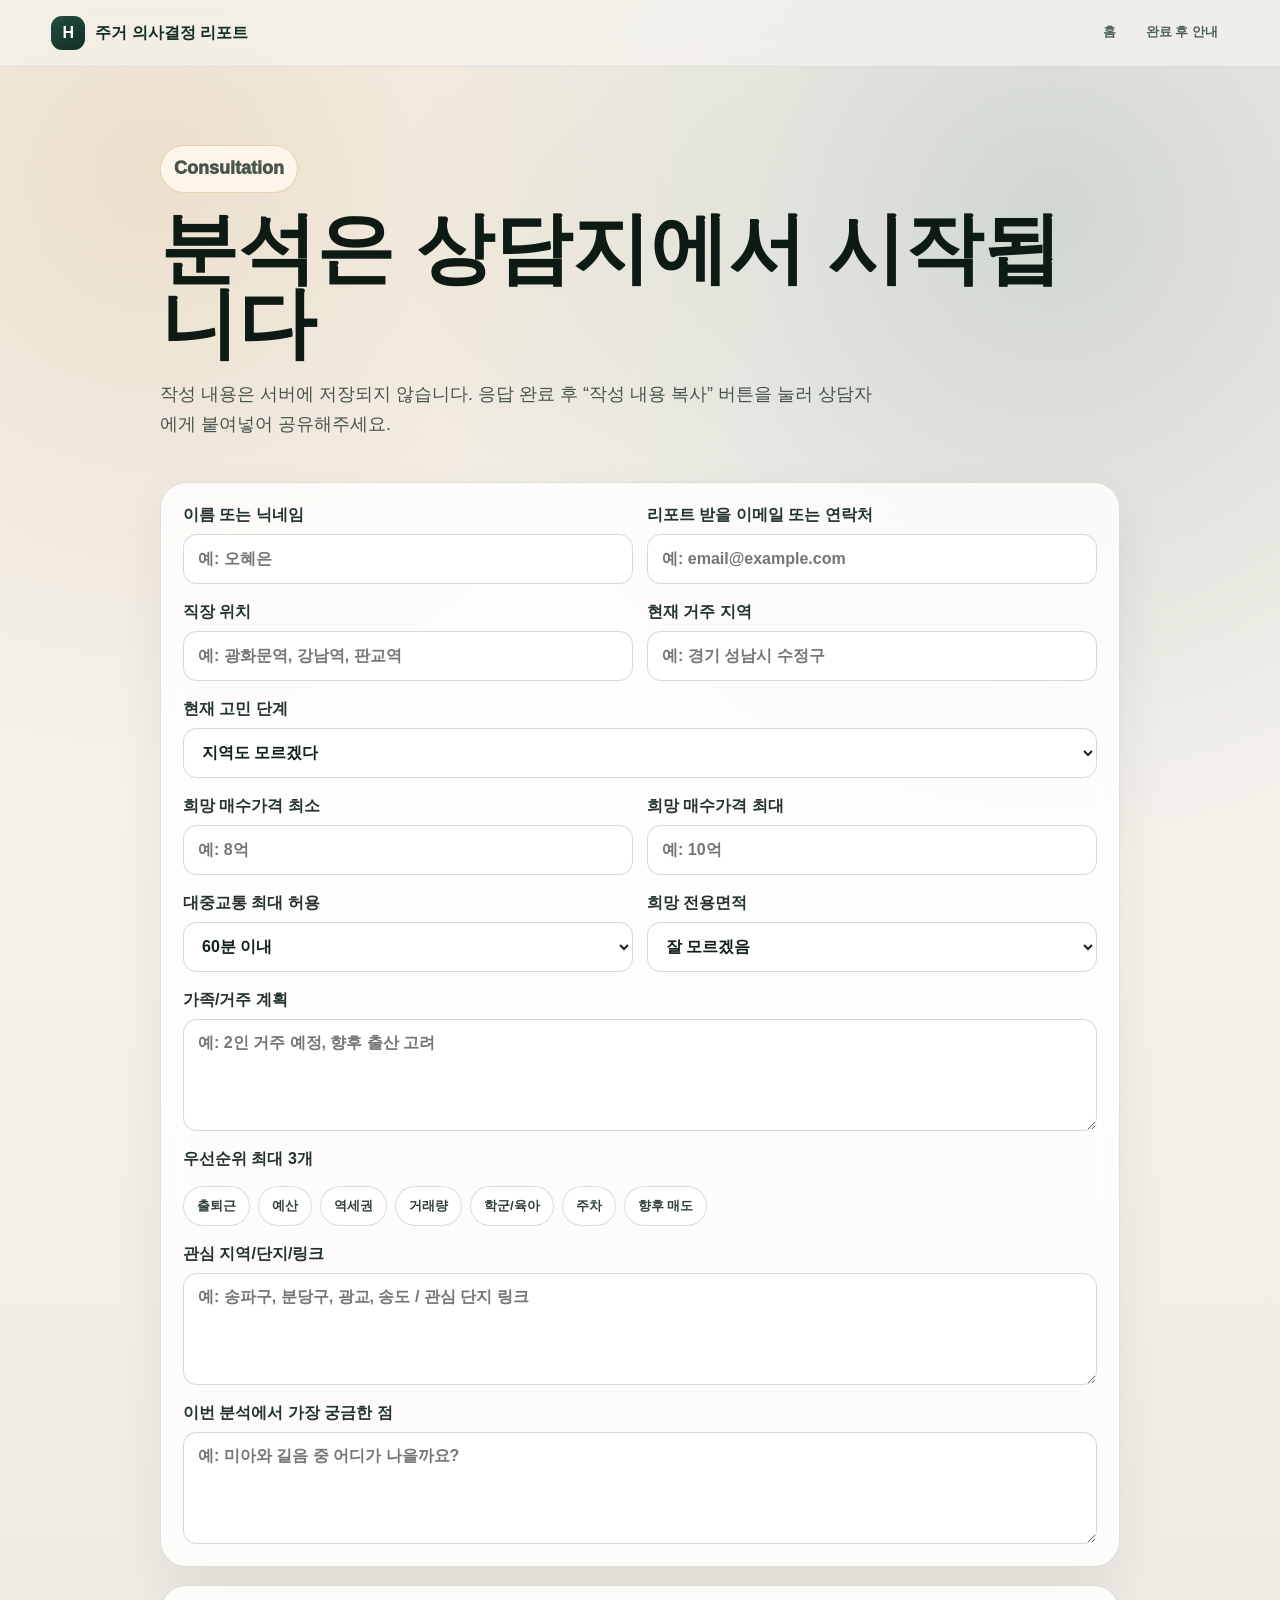
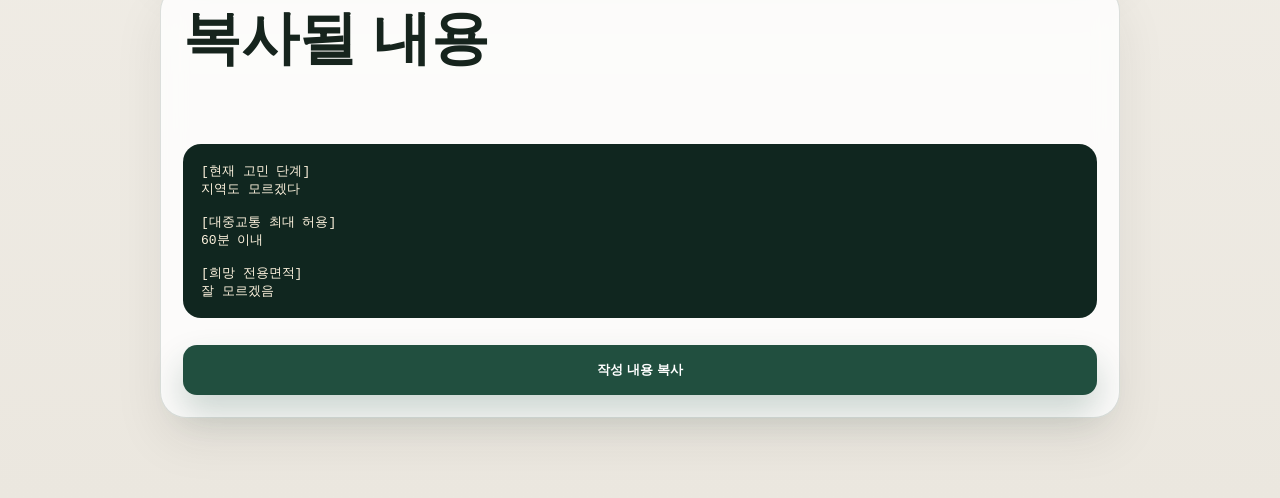
==== consultation.html @ 693ffc80 "Create home decision report landing site" ====
<!doctype html>
<html lang="ko">
<head>
  <meta charset="utf-8">
  <meta name="viewport" content="width=device-width, initial-scale=1">
  <title>상담지 작성 | 주거 의사결정 리포트</title>
  <link rel="icon" href="data:,">
  <link rel="stylesheet" href="styles.css">
</head>
<body>
  <header class="site-nav">
    <a class="brand" href="index.html"><span>H</span><strong>주거 의사결정 리포트</strong></a>
    <nav><a href="index.html">홈</a><a href="complete.html">완료 후 안내</a></nav>
  </header>
  <main class="form-page">
    <section class="form-hero">
      <p class="eyebrow">Consultation</p>
      <h1>분석은 상담지에서 시작됩니다</h1>
      <p>작성 내용은 서버에 저장되지 않습니다. 응답 완료 후 “작성 내용 복사” 버튼을 눌러 상담자에게 붙여넣어 공유해주세요.</p>
    </section>
    <section class="questionnaire">
      <div class="field two">
        <label>이름 또는 닉네임<input id="name" placeholder="예: 오혜은"></label>
        <label>리포트 받을 이메일 또는 연락처<input id="contact" placeholder="예: email@example.com"></label>
      </div>
      <div class="field two">
        <label>직장 위치<input id="workplace" placeholder="예: 광화문역, 강남역, 판교역"></label>
        <label>현재 거주 지역<input id="currentArea" placeholder="예: 경기 성남시 수정구"></label>
      </div>
      <label>현재 고민 단계<select id="stage"><option>지역도 모르겠다</option><option>지역은 정했다</option><option>단지까지 정했다</option></select></label>
      <div class="field two">
        <label>희망 매수가격 최소<input id="budgetMin" placeholder="예: 8억"></label>
        <label>희망 매수가격 최대<input id="budgetMax" placeholder="예: 10억"></label>
      </div>
      <div class="field two">
        <label>대중교통 최대 허용<select id="transit"><option>40분 이내</option><option>50분 이내</option><option selected>60분 이내</option><option>70분 이내</option><option>90분 이내</option></select></label>
        <label>희망 전용면적<select id="area"><option selected>잘 모르겠음</option><option>59㎡ 이하</option><option>59㎡ 전후</option><option>84㎡ 전후</option><option>84㎡ 이상</option></select></label>
      </div>
      <label>가족/거주 계획<textarea id="family" placeholder="예: 2인 거주 예정, 향후 출산 고려"></textarea></label>
      <div>
        <p class="label-text">우선순위 최대 3개</p>
        <div class="pill-grid" id="priorityGrid">
          <button type="button" class="pill">출퇴근</button><button type="button" class="pill">예산</button><button type="button" class="pill">역세권</button><button type="button" class="pill">거래량</button><button type="button" class="pill">학군/육아</button><button type="button" class="pill">주차</button><button type="button" class="pill">향후 매도</button>
        </div>
      </div>
      <label>관심 지역/단지/링크<textarea id="candidates" placeholder="예: 송파구, 분당구, 광교, 송도 / 관심 단지 링크"></textarea></label>
      <label>이번 분석에서 가장 궁금한 점<textarea id="question" placeholder="예: 미아와 길음 중 어디가 나을까요?"></textarea></label>
    </section>
    <section class="summary-panel">
      <h2>복사될 내용</h2>
      <pre id="summary">작성한 내용이 여기에 정리됩니다.</pre>
      <button class="btn primary" type="button" id="copyBtn">작성 내용 복사</button>
      <p class="copy-state" id="copyState" hidden>복사되었습니다. 완료 안내로 이동합니다.</p>
    </section>
  </main>
  <script src="site.js"></script>
</body>
</html>
---- styles.css ----
:root {
  --bg: #f4f1eb;
  --ink: #122018;
  --muted: #647064;
  --green: #214f3f;
  --green-dark: #132c24;
  --gold: #bd9255;
  --line: rgba(31, 53, 43, 0.15);
  --paper: rgba(255, 255, 255, 0.82);
}

* { box-sizing: border-box; }
html { scroll-behavior: smooth; }
body {
  margin: 0;
  background: radial-gradient(circle at 12% 8%, rgba(189,146,85,.22), transparent 28%), radial-gradient(circle at 82% 10%, rgba(33,79,63,.18), transparent 30%), linear-gradient(180deg,#f9f6ef 0%,var(--bg) 45%,#ebe7df 100%);
  color: var(--ink);
  font-family: -apple-system, BlinkMacSystemFont, "Apple SD Gothic Neo", "Noto Sans KR", sans-serif;
  letter-spacing: 0;
}
a { color: inherit; text-decoration: none; }
main { overflow: hidden; }
.site-nav {
  position: sticky;
  top: 0;
  z-index: 50;
  display: flex;
  align-items: center;
  justify-content: space-between;
  gap: 18px;
  border-bottom: 1px solid rgba(31,53,43,.1);
  background: rgba(244,241,235,.76);
  padding: 14px clamp(18px,4vw,56px);
  backdrop-filter: blur(18px);
}
.brand { display: inline-flex; align-items: center; gap: 10px; color: var(--green-dark); font-weight: 900; white-space: nowrap; }
.brand span { display: grid; width: 34px; height: 34px; place-items: center; border-radius: 11px; background: linear-gradient(145deg,var(--green),var(--green-dark)); color: #fff; }
.site-nav nav { display: flex; gap: 8px; overflow-x: auto; padding-bottom: 2px; scrollbar-width: none; white-space: nowrap; }
.site-nav nav::-webkit-scrollbar { display: none; }
.site-nav nav a { border: 1px solid transparent; border-radius: 999px; color: #506258; padding: 8px 10px; font-size: 13px; font-weight: 800; }
.site-nav nav a:hover { border-color: var(--line); background: rgba(255,255,255,.78); color: var(--green-dark); }
.hero {
  display: grid;
  min-height: calc(100vh - 68px);
  grid-template-columns: minmax(0,1fr) minmax(360px,.82fr);
  gap: clamp(26px,5vw,72px);
  align-items: center;
  padding: clamp(48px,9vw,120px) clamp(18px,6vw,86px);
}
.hero-copy { max-width: 760px; }
.eyebrow {
  display: inline-flex;
  margin: 0 0 18px;
  border: 1px solid rgba(189,146,85,.35);
  border-radius: 999px;
  background: rgba(255,248,237,.86);
  color: #76582e;
  padding: 8px 13px;
  font-size: 12px;
  font-weight: 950;
}
h1,h2,h3,p { margin-top: 0; }
h1 { margin-bottom: 20px; color: #0e1a14; font-size: clamp(52px,9vw,118px); line-height: .96; letter-spacing: 0; }
h2 { color: #16241d; font-size: clamp(30px,5vw,58px); line-height: 1.05; }
h3 { color: var(--green-dark); font-size: 21px; }
.hero-lead { max-width: 620px; color: #3d4c43; font-size: clamp(18px,2.2vw,25px); line-height: 1.5; }
.hero-note { width: fit-content; max-width: 620px; margin-top: 24px; border-left: 4px solid var(--gold); border-radius: 0 16px 16px 0; background: rgba(255,255,255,.72); padding: 14px 16px; color: #23352c; font-weight: 900; }
.hero-actions,.final-cta,.cta-row { display: flex; flex-wrap: wrap; gap: 12px; margin-top: 28px; }
.btn { display: inline-flex; min-height: 50px; align-items: center; justify-content: center; border: 0; border-radius: 14px; padding: 13px 18px; font-weight: 950; cursor: pointer; }
.btn.primary { background: var(--green); color: #fff; box-shadow: 0 18px 34px rgba(33,79,63,.22); }
.btn.ghost { border: 1px solid var(--line); background: rgba(255,255,255,.7); color: var(--green-dark); }
.data-orbit { position: relative; min-height: 620px; border-radius: 36px; background: linear-gradient(rgba(255,255,255,.08) 1px,transparent 1px), linear-gradient(90deg,rgba(255,255,255,.08) 1px,transparent 1px), linear-gradient(145deg,#14342a,#2c634f); background-size: 42px 42px,42px 42px,auto; box-shadow: 0 34px 90px rgba(20,52,42,.28); overflow: hidden; }
.data-orbit::after { content: ""; position: absolute; inset: 14%; border-radius: 50%; background: radial-gradient(circle,rgba(255,228,164,.24),transparent 64%); animation: pulse 4s ease-in-out infinite; }
.orbit-ring { position: absolute; inset: 80px; border: 1px solid rgba(255,255,255,.22); border-radius: 50%; animation: rotate 24s linear infinite; }
.orbit-ring::before,.orbit-ring::after { content: ""; position: absolute; inset: 48px; border: 1px dashed rgba(255,255,255,.18); border-radius: 50%; }
.orbit-card { position: absolute; z-index: 2; width: 132px; border: 1px solid rgba(255,255,255,.22); border-radius: 22px; background: rgba(255,255,255,.16); padding: 15px; color: #fff; backdrop-filter: blur(14px); animation: float 4.8s ease-in-out infinite; }
.orbit-card span { display: block; color: rgba(255,255,255,.68); font-size: 12px; font-weight: 800; }
.orbit-card strong { display: block; margin-top: 4px; font-size: 18px; }
.card-1 { left: 10%; top: 16%; } .card-2 { right: 10%; top: 18%; animation-delay: -1s; } .card-3 { left: 7%; bottom: 26%; animation-delay: -2s; } .card-4 { right: 8%; bottom: 22%; animation-delay: -1.5s; } .card-5 { left: 38%; top: 7%; animation-delay: -2.5s; } .card-6 { left: 35%; bottom: 8%; animation-delay: -.7s; }
.orbit-core { position: absolute; z-index: 3; left: 50%; top: 50%; display: grid; width: 168px; height: 168px; place-items: center; transform: translate(-50%,-50%); border: 1px solid rgba(255,255,255,.3); border-radius: 50%; background: linear-gradient(135deg,#f8d794,#fff3cf); color: var(--green-dark); box-shadow: 0 18px 50px rgba(0,0,0,.22); text-align: center; }
.orbit-core span { align-self: end; font-size: 14px; font-weight: 900; }
.orbit-core strong { align-self: start; font-size: 25px; }
.analyst-section,.data-section,.output-section,.process-section { padding: clamp(46px,8vw,100px) clamp(18px,6vw,86px); }
.analyst-section { display: grid; grid-template-columns: .8fr 1.2fr; gap: 24px; }
.profile-card,.statement,.criteria-grid article,.output-item,.process-line article,.summary-panel,.questionnaire,.complete-card { border: 1px solid var(--line); border-radius: 26px; background: var(--paper); box-shadow: 0 22px 50px rgba(32,44,38,.08); backdrop-filter: blur(12px); }
.profile-card { display: flex; align-items: center; gap: 18px; padding: 24px; }
.profile-card img { border: 4px solid #fff; border-radius: 50%; object-fit: cover; object-position: 50% 32%; box-shadow: 0 18px 34px rgba(31,41,51,.18); }
.profile-card h2 { margin-bottom: 8px; font-size: 28px; }
.profile-card p:last-child,.statement p,.criteria-grid p,.process-line p,.complete-card p { color: var(--muted); line-height: 1.7; }
.statement { padding: clamp(26px,4vw,42px); }
.section-heading { display: flex; align-items: end; justify-content: space-between; gap: 24px; margin-bottom: 24px; }
.criteria-grid,.output-grid,.process-line { display: grid; grid-template-columns: repeat(3,minmax(0,1fr)); gap: 16px; }
.criteria-grid article,.process-line article { padding: 24px; }
.criteria-grid span,.process-line span,.next-list span { color: var(--gold); font-weight: 950; }
.output-grid { grid-template-columns: repeat(6,minmax(160px,1fr)); }
.output-item { min-height: 150px; padding: 18px; font-size: 18px; font-weight: 900; }
.output-item span { display: block; margin-bottom: 16px; color: var(--green); }
.process-line { grid-template-columns: repeat(4,minmax(0,1fr)); }
.final-cta { align-items: center; justify-content: space-between; border: 1px solid var(--line); border-radius: 30px; background: #10261f; color: #fff; padding: clamp(24px,4vw,42px); }
.final-cta h2 { margin: 0; color: #fff; }
.form-page,.complete-page { min-height: 100vh; padding-bottom: 80px; }
.form-hero,.complete-card { margin: 0 auto; width: min(960px,calc(100% - 32px)); padding: clamp(34px,8vw,78px) 0 24px; }
.form-hero h1,.complete-card h1 { font-size: clamp(40px,8vw,78px); }
.form-hero p { max-width: 720px; color: #46554d; font-size: 18px; line-height: 1.65; }
.questionnaire { display: grid; gap: 18px; margin: 0 auto; width: min(960px,calc(100% - 32px)); padding: 22px; }
.field.two { display: grid; grid-template-columns: repeat(2,minmax(0,1fr)); gap: 14px; }
label,.label-text { display: grid; gap: 8px; color: #24342c; font-weight: 900; }
input,textarea,select { width: 100%; min-height: 50px; border: 1px solid rgba(31,53,43,.18); border-radius: 14px; background: #fff; color: var(--ink); padding: 13px 14px; font: inherit; }
textarea { min-height: 112px; resize: vertical; }
.pill-grid { display: flex; flex-wrap: wrap; gap: 8px; }
.pill { border: 1px solid rgba(31,53,43,.17); border-radius: 999px; background: #fff; color: #324238; padding: 10px 13px; font-weight: 900; }
.pill.active { border-color: var(--green); background: var(--green); color: #fff; }
.summary-panel { display: grid; gap: 14px; margin: 18px auto 0; width: min(960px,calc(100% - 32px)); padding: 22px; }
pre { overflow: auto; min-height: 160px; border-radius: 18px; background: #10261f; color: #fff4df; padding: 18px; white-space: pre-wrap; }
.copy-state { color: var(--green); font-weight: 900; }
.complete-card { display: grid; gap: 18px; margin-top: clamp(28px,8vw,78px); padding: clamp(28px,5vw,54px); }
.next-list { display: grid; grid-template-columns: repeat(4,minmax(0,1fr)); gap: 12px; }
.next-list div { border: 1px solid rgba(31,53,43,.12); border-radius: 18px; background: rgba(255,255,255,.66); padding: 16px; }
.next-list strong { display: block; margin: 8px 0 6px; }
@keyframes rotate { to { transform: rotate(360deg); } }
@keyframes float { 0%,100% { transform: translateY(0); } 50% { transform: translateY(-14px); } }
@keyframes pulse { 0%,100% { opacity: .72; transform: scale(.96); } 50% { opacity: 1; transform: scale(1.06); } }
@media (max-width: 980px) {
  .site-nav { align-items: flex-start; flex-direction: column; }
  .site-nav nav { width: 100%; }
  .hero,.analyst-section { grid-template-columns: 1fr; }
  .data-orbit { min-height: 520px; }
  .criteria-grid,.process-line,.next-list { grid-template-columns: repeat(2,minmax(0,1fr)); }
  .output-grid { grid-template-columns: repeat(2,minmax(0,1fr)); }
}
@media (max-width: 640px) {
  .hero { padding-top: 36px; }
  h1 { font-size: clamp(44px,16vw,72px); }
  .data-orbit { min-height: 420px; border-radius: 24px; }
  .orbit-card { width: 112px; padding: 12px; }
  .card-5,.card-6 { display: none; }
  .orbit-core { width: 136px; height: 136px; }
  .field.two,.criteria-grid,.process-line,.output-grid,.next-list { grid-template-columns: 1fr; }
  .profile-card { align-items: flex-start; flex-direction: column; }
}
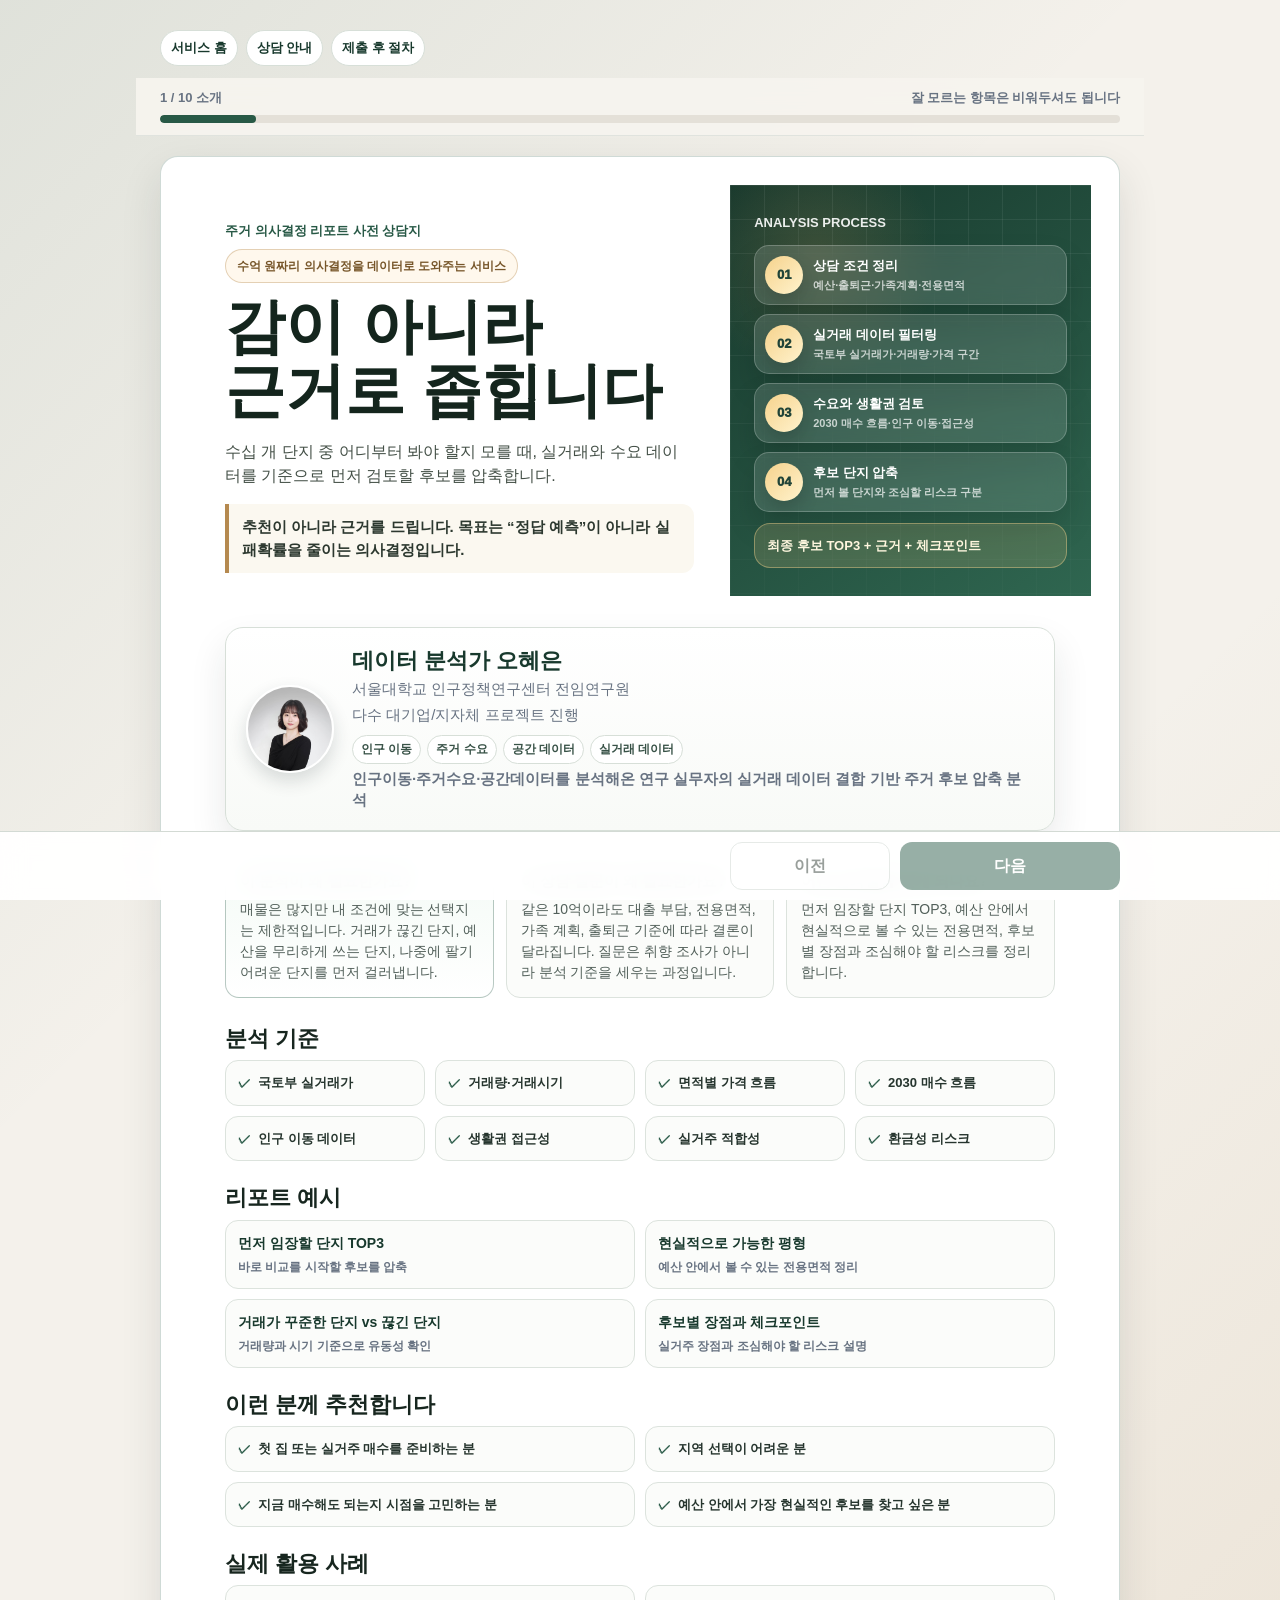
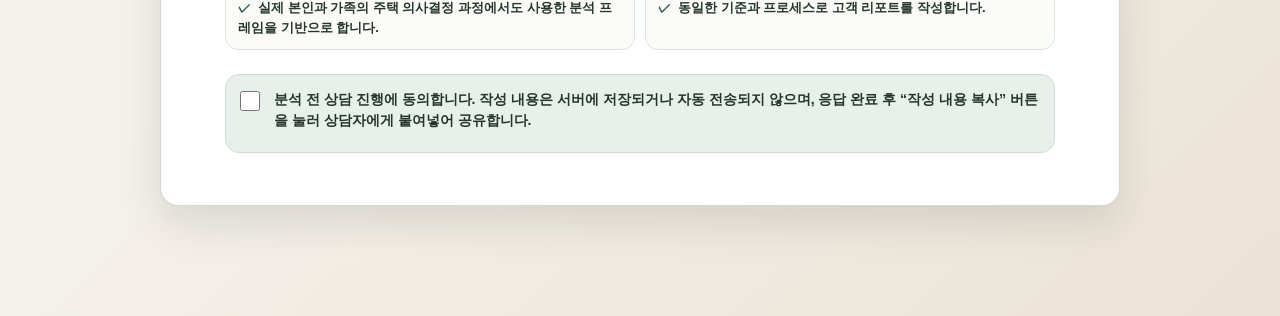
==== commit a99c1b92: "Refine premium homepage and restore full consultation" ====
--- a/consultation.html
+++ b/consultation.html
@@ -3,56 +3,1898 @@
 <head>
   <meta charset="utf-8">
   <meta name="viewport" content="width=device-width, initial-scale=1">
-  <title>상담지 작성 | 주거 의사결정 리포트</title>
+  <title>주거 의사결정 리포트 사전 상담지</title>
   <link rel="icon" href="data:,">
-  <link rel="stylesheet" href="styles.css">
+  <style>
+    :root {
+      --bg: #f4f1eb;
+      --panel: #ffffff;
+      --ink: #1f2933;
+      --muted: #687382;
+      --line: #d9ded8;
+      --strong: #285946;
+      --strong-2: #18392d;
+      --accent: #b5894f;
+      --soft: #e8f0eb;
+      --warn: #8a4b24;
+      --warn-bg: #fff1df;
+      --shadow: 0 18px 40px rgba(32, 44, 38, 0.12);
+      --radius: 14px;
+    }
+
+    * {
+      box-sizing: border-box;
+    }
+
+    body {
+      margin: 0;
+      background:
+        linear-gradient(135deg, rgba(40, 89, 70, 0.10), transparent 36%),
+        linear-gradient(315deg, rgba(181, 137, 79, 0.14), transparent 42%),
+        var(--bg);
+      color: var(--ink);
+      font-family: -apple-system, BlinkMacSystemFont, "Segoe UI", "Apple SD Gothic Neo", "Noto Sans KR", sans-serif;
+      line-height: 1.5;
+      letter-spacing: 0;
+    }
+
+    button,
+    input,
+    select,
+    textarea {
+      font: inherit;
+    }
+
+    .page {
+      min-height: 100vh;
+      padding: 18px 14px 96px;
+    }
+
+    .shell {
+      width: min(960px, 100%);
+      margin: 0 auto;
+    }
+
+    .intro {
+      padding: 22px 2px 18px;
+    }
+
+    .eyebrow {
+      margin: 0 0 8px;
+      color: var(--strong);
+      font-size: 13px;
+      font-weight: 800;
+    }
+
+    h1 {
+      margin: 0;
+      font-size: clamp(26px, 7vw, 42px);
+      line-height: 1.12;
+      letter-spacing: 0;
+    }
+
+    .lead {
+      max-width: 680px;
+      margin: 14px 0 0;
+      color: #46515f;
+      font-size: 16px;
+    }
+
+    .status {
+      position: sticky;
+      top: 0;
+      z-index: 20;
+      margin: 0 -14px 14px;
+      padding: 10px 14px 12px;
+      background: rgba(246, 244, 239, 0.94);
+      backdrop-filter: blur(12px);
+      border-bottom: 1px solid rgba(217, 222, 216, 0.75);
+    }
+
+    .service-return {
+      display: flex;
+      flex-wrap: wrap;
+      gap: 8px;
+      margin: 0 0 12px;
+      color: var(--muted);
+      font-size: 13px;
+      font-weight: 800;
+    }
+
+    .service-return a {
+      border: 1px solid #d7dfd8;
+      border-radius: 999px;
+      background: #fff;
+      color: var(--strong-2);
+      padding: 7px 10px;
+      text-decoration: none;
+    }
+
+    .status-inner {
+      width: min(960px, 100%);
+      margin: 0 auto;
+    }
+
+    .step-row {
+      display: flex;
+      align-items: center;
+      justify-content: space-between;
+      gap: 12px;
+      margin-bottom: 8px;
+      color: var(--muted);
+      font-size: 13px;
+      font-weight: 700;
+    }
+
+    .bar {
+      height: 8px;
+      overflow: hidden;
+      border-radius: 999px;
+      background: #e4e0d8;
+    }
+
+    .bar span {
+      display: block;
+      width: 14.285%;
+      height: 100%;
+      border-radius: inherit;
+      background: var(--strong);
+      transition: width 180ms ease;
+    }
+
+    .card {
+      display: none;
+      background: var(--panel);
+      border: 1px solid var(--line);
+      border-radius: 18px;
+      box-shadow: var(--shadow);
+      padding: 20px;
+    }
+
+    .card.active {
+      display: block;
+    }
+
+    .card h2 {
+      margin: 0 0 8px;
+      font-size: 22px;
+      line-height: 1.2;
+      letter-spacing: 0;
+    }
+
+    .intro-card {
+      overflow: hidden;
+      padding: 0;
+      border-color: rgba(40, 89, 70, 0.22);
+    }
+
+    .hero-grid {
+      display: grid;
+      gap: 0;
+      align-items: start;
+    }
+
+    .hero-copy {
+      padding: 24px;
+    }
+
+    .hero-kicker {
+      display: inline-flex;
+      align-items: center;
+      gap: 8px;
+      margin-bottom: 12px;
+      border: 1px solid rgba(181, 137, 79, 0.36);
+      border-radius: 999px;
+      background: #fff8ed;
+      color: #77562a;
+      padding: 7px 11px;
+      font-size: 12px;
+      font-weight: 900;
+    }
+
+    .hero-title {
+      margin: 0;
+      max-width: 660px;
+      font-size: clamp(34px, 9vw, 60px);
+      line-height: 1.08;
+      color: #14251d;
+    }
+
+    .hero-title .line {
+      display: block;
+      white-space: nowrap;
+    }
+
+    .hero-subtitle {
+      margin: 16px 0 0;
+      color: #445047;
+      font-size: 16px;
+    }
+
+    .hero-promise {
+      margin: 16px 0 0;
+      border-left: 4px solid var(--accent);
+      background: #fbf8f0;
+      color: #2c382f;
+      padding: 12px 13px;
+      border-radius: 0 12px 12px 0;
+      font-size: 15px;
+      font-weight: 800;
+    }
+
+    .analyst {
+      display: grid;
+      grid-template-columns: 88px 1fr;
+      align-items: center;
+      gap: 18px;
+      margin: 18px 24px 24px;
+      padding: 20px;
+      border: 1px solid #d7dfd8;
+      border-radius: 18px;
+      background: linear-gradient(180deg, #ffffff, #f8faf7);
+      box-shadow: 0 18px 36px rgba(32, 44, 38, 0.10);
+    }
+
+    .analyst img {
+      width: 88px;
+      height: 88px;
+      border-radius: 50%;
+      object-fit: cover;
+      object-position: 50% 32%;
+      border: 2px solid #fff;
+      box-shadow: 0 8px 18px rgba(31, 41, 51, 0.16);
+    }
+
+    .analyst strong {
+      display: block;
+      color: var(--strong-2);
+      font-size: 22px;
+      line-height: 1.18;
+    }
+
+    .analyst span {
+      display: block;
+      margin-top: 5px;
+      color: var(--muted);
+      font-size: 15px;
+      line-height: 1.38;
+    }
+
+    .expertise-tags {
+      display: flex;
+      flex-wrap: wrap;
+      gap: 6px;
+      margin-top: 10px;
+    }
+
+    .expertise-tags span {
+      display: inline-flex;
+      margin: 0;
+      border: 1px solid #d7dfd8;
+      border-radius: 999px;
+      background: #fff;
+      color: #385247;
+      padding: 5px 8px;
+      font-size: 12px;
+      font-weight: 850;
+    }
+
+    .analyst-focus {
+      display: block;
+      margin-top: 12px;
+      color: var(--strong-2);
+      font-size: 15px;
+      font-weight: 900;
+      line-height: 1.45;
+    }
+
+    .analysis-visual {
+      position: relative;
+      min-height: 0;
+      padding: 18px;
+      background:
+        radial-gradient(circle at 24% 18%, rgba(181, 137, 79, 0.22), transparent 28%),
+        linear-gradient(145deg, #18392d, #2f6650);
+      color: #fff;
+      overflow: hidden;
+      align-self: start;
+    }
+
+    .analysis-visual::before {
+      content: "";
+      position: absolute;
+      inset: 0;
+      background-image:
+        linear-gradient(rgba(255, 255, 255, 0.08) 1px, transparent 1px),
+        linear-gradient(90deg, rgba(255, 255, 255, 0.08) 1px, transparent 1px);
+      background-size: 34px 34px;
+      mask-image: linear-gradient(180deg, rgba(0,0,0,0.9), rgba(0,0,0,0.25));
+    }
+
+    .flow-title {
+      position: relative;
+      z-index: 1;
+      margin-bottom: 12px;
+      color: rgba(255, 255, 255, 0.9);
+      font-size: 13px;
+      font-weight: 900;
+      text-transform: uppercase;
+    }
+
+    .flow-map {
+      position: relative;
+      z-index: 1;
+      display: grid;
+      gap: 9px;
+    }
+
+    .flow-node {
+      position: relative;
+      display: grid;
+      grid-template-columns: 38px 1fr;
+      gap: 10px;
+      align-items: center;
+      border: 1px solid rgba(255, 255, 255, 0.22);
+      border-radius: 15px;
+      background: rgba(255, 255, 255, 0.13);
+      backdrop-filter: blur(10px);
+      padding: 10px;
+      box-shadow: 0 16px 30px rgba(0, 0, 0, 0.13);
+    }
+
+    .flow-index {
+      width: 38px;
+      height: 38px;
+      border-radius: 50%;
+      background: linear-gradient(135deg, #f6d28c, #fff3cd);
+      color: #214438;
+      font-size: 13px;
+      font-weight: 950;
+      line-height: 38px;
+      text-align: center;
+      box-shadow: 0 8px 18px rgba(0, 0, 0, 0.16);
+    }
+
+    .flow-node strong {
+      display: block;
+      color: #fff;
+      font-size: 13px;
+    }
+
+    .flow-node span {
+      display: block;
+      margin-top: 2px;
+      color: rgba(255, 255, 255, 0.72);
+      font-size: 11px;
+      font-weight: 700;
+    }
+
+    .flow-output {
+      position: relative;
+      z-index: 1;
+      margin-top: 11px;
+      border: 1px solid rgba(246, 210, 140, 0.42);
+      border-radius: 16px;
+      background: rgba(246, 210, 140, 0.16);
+      color: #fff7df;
+      padding: 12px;
+      font-size: 13px;
+      font-weight: 900;
+    }
+
+    .intro-panels {
+      display: grid;
+      gap: 12px;
+      padding: 0 24px 24px;
+    }
+
+    .intro-panel {
+      border: 1px solid #dce3dd;
+      border-radius: 14px;
+      background: #fbfcfa;
+      padding: 14px;
+    }
+
+    .intro-panel.featured {
+      border-color: rgba(40, 89, 70, 0.32);
+      background: linear-gradient(180deg, #f3faf5, #ffffff);
+    }
+
+    .intro-panel strong {
+      display: block;
+      margin-bottom: 6px;
+      color: var(--strong-2);
+      font-size: 15px;
+    }
+
+    .intro-panel p {
+      margin: 0;
+      color: #52605a;
+      font-size: 14px;
+    }
+
+    .proof-section {
+      padding: 0 24px 24px;
+    }
+
+    .section-title {
+      margin: 0 0 10px;
+      color: #17261f;
+      font-size: 15px;
+      font-weight: 950;
+    }
+
+    .source-grid,
+    .deliverable-grid,
+    .fit-grid {
+      display: grid;
+      grid-template-columns: 1fr;
+      gap: 10px;
+    }
+
+    .source-chip,
+    .deliverable-item,
+    .fit-item {
+      border: 1px solid #dce3dd;
+      border-radius: 13px;
+      background: #fbfcfa;
+      padding: 12px;
+      color: #26352e;
+      font-size: 13px;
+      font-weight: 800;
+    }
+
+    .source-chip::before,
+    .fit-item::before {
+      content: "✓";
+      display: inline-block;
+      margin-right: 7px;
+      color: var(--strong);
+      font-weight: 950;
+    }
+
+    .deliverable-item strong {
+      display: block;
+      margin-bottom: 4px;
+      color: var(--strong-2);
+      font-size: 14px;
+    }
+
+    .deliverable-item span {
+      display: block;
+      color: var(--muted);
+      font-size: 12px;
+      font-weight: 700;
+    }
+
+    .process {
+      display: grid;
+      gap: 8px;
+    }
+
+    .process-step {
+      display: grid;
+      grid-template-columns: 34px 1fr;
+      align-items: center;
+      gap: 10px;
+      border: 1px solid #dce3dd;
+      border-radius: 14px;
+      background: #fff;
+      padding: 10px;
+    }
+
+    .process-step b {
+      width: 34px;
+      height: 34px;
+      border-radius: 50%;
+      background: var(--strong);
+      color: #fff;
+      line-height: 34px;
+      text-align: center;
+      font-size: 13px;
+    }
+
+    .process-step span {
+      color: #2f3b34;
+      font-weight: 850;
+      font-size: 13px;
+    }
+
+    .consent-box {
+      margin: 0 24px 24px;
+      border: 1px solid #d2dcd5;
+      border-radius: 14px;
+      background: var(--soft);
+      padding: 14px;
+    }
+
+    .consent-row {
+      display: grid;
+      grid-template-columns: 24px 1fr;
+      gap: 10px;
+      align-items: start;
+      cursor: pointer;
+      font-weight: 800;
+      color: #25342d;
+    }
+
+    .consent-row input {
+      width: 20px;
+      height: 20px;
+      margin: 2px 0 0;
+      accent-color: var(--strong);
+    }
+
+    .section-note {
+      margin: 0 0 20px;
+      color: var(--muted);
+      font-size: 14px;
+    }
+
+    .grid {
+      display: grid;
+      gap: 14px;
+    }
+
+    .grid.two {
+      grid-template-columns: 1fr;
+    }
+
+    label,
+    .field-label {
+      display: block;
+      margin-bottom: 7px;
+      font-size: 14px;
+      font-weight: 800;
+      color: #24312b;
+    }
+
+    .hint {
+      margin: 7px 0 0;
+      color: var(--muted);
+      font-size: 12px;
+    }
+
+    input[type="text"],
+    input[type="email"],
+    input[type="tel"],
+    input[type="number"],
+    select,
+    textarea {
+      width: 100%;
+      min-height: 48px;
+      border: 1px solid #cfd6d0;
+      border-radius: 10px;
+      background: #fff;
+      color: var(--ink);
+      padding: 11px 12px;
+      outline: none;
+    }
+
+    textarea {
+      min-height: 112px;
+      resize: vertical;
+    }
+
+    input:focus,
+    select:focus,
+    textarea:focus {
+      border-color: var(--strong);
+      box-shadow: 0 0 0 3px rgba(49, 92, 75, 0.16);
+    }
+
+    details {
+      margin-top: 8px;
+      border: 1px solid #dde4dd;
+      border-radius: 10px;
+      background: #fbfcfa;
+      padding: 10px 12px;
+      color: var(--muted);
+      font-size: 13px;
+    }
+
+    summary {
+      cursor: pointer;
+      color: var(--strong);
+      font-weight: 800;
+    }
+
+    .money-row {
+      display: grid;
+      grid-template-columns: 1fr auto;
+      align-items: center;
+      gap: 8px;
+    }
+
+    .unit {
+      min-width: 42px;
+      color: var(--muted);
+      font-weight: 800;
+      text-align: right;
+    }
+
+    .total-box {
+      border: 1px solid #d6dfd8;
+      border-radius: 12px;
+      background: var(--soft);
+      padding: 14px;
+    }
+
+    .total-box span {
+      display: block;
+      color: var(--muted);
+      font-size: 13px;
+      font-weight: 800;
+    }
+
+    .total-box strong {
+      display: block;
+      margin-top: 4px;
+      color: var(--strong-2);
+      font-size: 26px;
+      letter-spacing: 0;
+    }
+
+    .choice-grid {
+      display: grid;
+      grid-template-columns: 1fr;
+      gap: 10px;
+    }
+
+    .choice-grid.two {
+      grid-template-columns: repeat(2, minmax(0, 1fr));
+    }
+
+    .choice {
+      min-height: 48px;
+      border: 1px solid #ccd5ce;
+      border-radius: 12px;
+      background: #fff;
+      color: #26332d;
+      padding: 11px 12px;
+      text-align: left;
+      cursor: pointer;
+    }
+
+    .choice strong {
+      display: block;
+      font-size: 15px;
+    }
+
+    .choice span {
+      display: block;
+      margin-top: 3px;
+      color: var(--muted);
+      font-size: 12px;
+    }
+
+    .choice.selected {
+      border-color: var(--strong);
+      background: var(--soft);
+      box-shadow: 0 0 0 2px rgba(49, 92, 75, 0.12) inset;
+    }
+
+    .slider-block {
+      padding: 14px;
+      border: 1px solid #dce2dc;
+      border-radius: 12px;
+      background: #fbfcfa;
+    }
+
+    .slider-head {
+      display: flex;
+      align-items: baseline;
+      justify-content: space-between;
+      gap: 12px;
+      margin-bottom: 10px;
+    }
+
+    .slider-head strong {
+      font-size: 14px;
+    }
+
+    .slider-value {
+      color: var(--strong-2);
+      font-size: 20px;
+      font-weight: 900;
+      white-space: nowrap;
+    }
+
+    input[type="range"] {
+      width: 100%;
+      accent-color: var(--strong);
+    }
+
+    .conditional {
+      display: none;
+      margin-top: 14px;
+      padding-top: 14px;
+      border-top: 1px solid var(--line);
+    }
+
+    .conditional.show {
+      display: block;
+    }
+
+    .priority-grid {
+      display: grid;
+      grid-template-columns: 1fr;
+      gap: 10px;
+    }
+
+    .priority {
+      position: relative;
+      min-height: 48px;
+      border: 1px solid #ccd5ce;
+      border-radius: 12px;
+      background: #fff;
+      color: #26332d;
+      padding: 12px 44px 12px 12px;
+      text-align: left;
+      cursor: pointer;
+    }
+
+    .priority .rank {
+      position: absolute;
+      top: 50%;
+      right: 10px;
+      width: 28px;
+      height: 28px;
+      transform: translateY(-50%);
+      border-radius: 50%;
+      background: #edf1ed;
+      color: var(--muted);
+      font-size: 13px;
+      font-weight: 900;
+      line-height: 28px;
+      text-align: center;
+    }
+
+    .priority.selected {
+      border-color: var(--strong);
+      background: var(--soft);
+    }
+
+    .priority.selected .rank {
+      background: var(--strong);
+      color: #fff;
+    }
+
+    .selected-list {
+      margin: 14px 0 0;
+      padding: 12px;
+      border-radius: 12px;
+      background: #f5f8f5;
+      color: var(--muted);
+      font-size: 13px;
+    }
+
+    .actions {
+      position: fixed;
+      right: 0;
+      bottom: 0;
+      left: 0;
+      z-index: 30;
+      border-top: 1px solid rgba(209, 216, 210, 0.95);
+      background: rgba(255, 255, 255, 0.95);
+      backdrop-filter: blur(12px);
+      padding: 10px 14px max(10px, env(safe-area-inset-bottom));
+    }
+
+    .actions-inner {
+      display: grid;
+      grid-template-columns: 0.9fr 1.3fr;
+      gap: 10px;
+      width: min(960px, 100%);
+      margin: 0 auto;
+    }
+
+    .btn {
+      min-height: 48px;
+      border: 0;
+      border-radius: 12px;
+      padding: 11px 14px;
+      font-weight: 900;
+      cursor: pointer;
+    }
+
+    .btn.secondary {
+      border: 1px solid #cbd4ce;
+      background: #fff;
+      color: #2b3830;
+    }
+
+    .btn.primary {
+      background: var(--strong);
+      color: #fff;
+    }
+
+    .btn.primary:hover {
+      background: var(--strong-2);
+    }
+
+    a.btn {
+      display: inline-flex;
+      align-items: center;
+      justify-content: center;
+      text-decoration: none;
+    }
+
+    .btn:disabled {
+      cursor: not-allowed;
+      opacity: 0.48;
+    }
+
+    .summary-box {
+      display: grid;
+      gap: 10px;
+    }
+
+    .summary-item {
+      border: 1px solid #dce2dc;
+      border-radius: 12px;
+      background: #fbfcfa;
+      padding: 12px;
+    }
+
+    .summary-item strong {
+      display: block;
+      margin-bottom: 4px;
+      color: var(--strong-2);
+      font-size: 13px;
+    }
+
+    .summary-item p {
+      margin: 0;
+      color: #354238;
+      font-size: 14px;
+      white-space: pre-wrap;
+    }
+
+    .notice {
+      margin-top: 16px;
+      border: 1px solid #f0d4b8;
+      border-radius: 12px;
+      background: var(--warn-bg);
+      color: var(--warn);
+      padding: 13px;
+      font-size: 13px;
+    }
+
+    .service-box {
+      margin-top: 18px;
+      border: 1px solid #cfdcd3;
+      border-radius: var(--radius);
+      background: #ffffff;
+      padding: 16px;
+      box-shadow: 0 10px 28px rgba(32, 44, 38, 0.08);
+    }
+
+    .service-box strong {
+      display: block;
+      margin-bottom: 8px;
+      color: var(--strong-2);
+      font-size: 16px;
+    }
+
+    .service-box p {
+      margin: 0;
+      color: #4d5964;
+      font-size: 14px;
+    }
+
+    .toast {
+      display: none;
+      position: fixed;
+      left: 50%;
+      bottom: 78px;
+      z-index: 50;
+      width: calc(100% - 28px);
+      max-width: 420px;
+      transform: translateX(-50%);
+      border-radius: 12px;
+      background: #1f2933;
+      color: #fff;
+      padding: 12px 14px;
+      text-align: center;
+      box-shadow: var(--shadow);
+    }
+
+    .toast.show {
+      display: block;
+    }
+
+    @media (min-width: 720px) {
+      .page {
+        padding: 30px 24px 110px;
+      }
+
+      .status {
+        margin: 0 -24px 20px;
+        padding-right: 24px;
+        padding-left: 24px;
+      }
+
+      .intro {
+        padding-top: 36px;
+      }
+
+      .card {
+        padding: 28px;
+      }
+
+      .grid.two {
+        grid-template-columns: repeat(2, minmax(0, 1fr));
+      }
+
+      .choice-grid {
+        grid-template-columns: repeat(3, minmax(0, 1fr));
+      }
+
+      .choice-grid.two {
+        grid-template-columns: repeat(3, minmax(0, 1fr));
+      }
+
+      .priority-grid {
+        grid-template-columns: repeat(2, minmax(0, 1fr));
+      }
+
+      .actions-inner {
+        grid-template-columns: 160px 220px;
+        justify-content: end;
+      }
+
+      .hero-grid {
+        grid-template-columns: minmax(0, 1.08fr) minmax(300px, 0.72fr);
+        align-items: start;
+      }
+
+      .hero-copy {
+        padding: 36px;
+      }
+
+      .analysis-visual {
+        min-height: 0;
+        padding: 28px 24px;
+        align-self: start;
+      }
+
+      .analyst {
+        margin-right: 36px;
+        margin-left: 36px;
+      }
+
+      .intro-panels {
+        grid-template-columns: repeat(3, minmax(0, 1fr));
+        padding: 0 36px 28px;
+      }
+
+      .proof-section {
+        padding-right: 36px;
+        padding-left: 36px;
+      }
+
+      .source-grid {
+        grid-template-columns: repeat(4, minmax(0, 1fr));
+      }
+
+      .deliverable-grid {
+        grid-template-columns: repeat(2, minmax(0, 1fr));
+      }
+
+      .fit-grid {
+        grid-template-columns: repeat(2, minmax(0, 1fr));
+      }
+
+      .process {
+        grid-template-columns: repeat(5, minmax(0, 1fr));
+      }
+
+      .process-step {
+        grid-template-columns: 1fr;
+        justify-items: center;
+        text-align: center;
+      }
+
+      .consent-box {
+        margin-right: 36px;
+        margin-left: 36px;
+      }
+    }
+
+    @media (max-width: 390px) {
+      .hero-title {
+        font-size: 31px;
+      }
+
+      .hero-title .line {
+        white-space: normal;
+      }
+
+      .analyst {
+        grid-template-columns: 64px 1fr;
+        align-items: flex-start;
+        padding: 14px;
+        gap: 12px;
+      }
+
+      .analyst img {
+        width: 64px;
+        height: 64px;
+      }
+
+      .analyst strong {
+        font-size: 18px;
+      }
+
+      .analyst span {
+        font-size: 13px;
+      }
+    }
+  </style>
 </head>
 <body>
-  <header class="site-nav">
-    <a class="brand" href="index.html"><span>H</span><strong>주거 의사결정 리포트</strong></a>
-    <nav><a href="index.html">홈</a><a href="complete.html">완료 후 안내</a></nav>
-  </header>
-  <main class="form-page">
-    <section class="form-hero">
-      <p class="eyebrow">Consultation</p>
-      <h1>분석은 상담지에서 시작됩니다</h1>
-      <p>작성 내용은 서버에 저장되지 않습니다. 응답 완료 후 “작성 내용 복사” 버튼을 눌러 상담자에게 붙여넣어 공유해주세요.</p>
-    </section>
-    <section class="questionnaire">
-      <div class="field two">
-        <label>이름 또는 닉네임<input id="name" placeholder="예: 오혜은"></label>
-        <label>리포트 받을 이메일 또는 연락처<input id="contact" placeholder="예: email@example.com"></label>
-      </div>
-      <div class="field two">
-        <label>직장 위치<input id="workplace" placeholder="예: 광화문역, 강남역, 판교역"></label>
-        <label>현재 거주 지역<input id="currentArea" placeholder="예: 경기 성남시 수정구"></label>
-      </div>
-      <label>현재 고민 단계<select id="stage"><option>지역도 모르겠다</option><option>지역은 정했다</option><option>단지까지 정했다</option></select></label>
-      <div class="field two">
-        <label>희망 매수가격 최소<input id="budgetMin" placeholder="예: 8억"></label>
-        <label>희망 매수가격 최대<input id="budgetMax" placeholder="예: 10억"></label>
-      </div>
-      <div class="field two">
-        <label>대중교통 최대 허용<select id="transit"><option>40분 이내</option><option>50분 이내</option><option selected>60분 이내</option><option>70분 이내</option><option>90분 이내</option></select></label>
-        <label>희망 전용면적<select id="area"><option selected>잘 모르겠음</option><option>59㎡ 이하</option><option>59㎡ 전후</option><option>84㎡ 전후</option><option>84㎡ 이상</option></select></label>
-      </div>
-      <label>가족/거주 계획<textarea id="family" placeholder="예: 2인 거주 예정, 향후 출산 고려"></textarea></label>
-      <div>
-        <p class="label-text">우선순위 최대 3개</p>
-        <div class="pill-grid" id="priorityGrid">
-          <button type="button" class="pill">출퇴근</button><button type="button" class="pill">예산</button><button type="button" class="pill">역세권</button><button type="button" class="pill">거래량</button><button type="button" class="pill">학군/육아</button><button type="button" class="pill">주차</button><button type="button" class="pill">향후 매도</button>
+  <main class="page">
+    <div class="shell">
+      <nav class="service-return" aria-label="서비스 메뉴">
+        <a href="index.html">서비스 홈</a>
+        <a href="consultation.html">상담 안내</a>
+        <a href="complete.html">제출 후 절차</a>
+      </nav>
+
+      <div class="status" aria-live="polite">
+        <div class="status-inner">
+          <div class="step-row">
+            <span id="stepLabel">1 / 8 소개</span>
+            <span id="stepHint">잘 모르는 항목은 비워두셔도 됩니다</span>
+          </div>
+          <div class="bar" aria-hidden="true"><span id="progressBar"></span></div>
         </div>
       </div>
-      <label>관심 지역/단지/링크<textarea id="candidates" placeholder="예: 송파구, 분당구, 광교, 송도 / 관심 단지 링크"></textarea></label>
-      <label>이번 분석에서 가장 궁금한 점<textarea id="question" placeholder="예: 미아와 길음 중 어디가 나을까요?"></textarea></label>
-    </section>
-    <section class="summary-panel">
-      <h2>복사될 내용</h2>
-      <pre id="summary">작성한 내용이 여기에 정리됩니다.</pre>
-      <button class="btn primary" type="button" id="copyBtn">작성 내용 복사</button>
-      <p class="copy-state" id="copyState" hidden>복사되었습니다. 완료 안내로 이동합니다.</p>
-    </section>
+
+      <form id="consultForm">
+        <section class="card intro-card active" data-step="소개">
+          <div class="hero-grid">
+            <div class="hero-copy">
+              <p class="eyebrow">주거 의사결정 리포트 사전 상담지</p>
+              <div class="hero-kicker">수억 원짜리 의사결정을 데이터로 도와주는 서비스</div>
+              <h1 class="hero-title"><span class="line">감이 아니라</span><span class="line">근거로 좁힙니다</span></h1>
+              <p class="hero-subtitle">수십 개 단지 중 어디부터 봐야 할지 모를 때, 실거래와 수요 데이터를 기준으로 먼저 검토할 후보를 압축합니다.</p>
+              <p class="hero-promise">추천이 아니라 근거를 드립니다. 목표는 “정답 예측”이 아니라 실패확률을 줄이는 의사결정입니다.</p>
+            </div>
+            <div class="analysis-visual" aria-hidden="true">
+              <div class="flow-title">Analysis Process</div>
+              <div class="flow-map">
+                <div class="flow-node">
+                  <div class="flow-index">01</div>
+                  <div><strong>상담 조건 정리</strong><span>예산·출퇴근·가족계획·전용면적</span></div>
+                </div>
+                <div class="flow-node">
+                  <div class="flow-index">02</div>
+                  <div><strong>실거래 데이터 필터링</strong><span>국토부 실거래가·거래량·가격 구간</span></div>
+                </div>
+                <div class="flow-node">
+                  <div class="flow-index">03</div>
+                  <div><strong>수요와 생활권 검토</strong><span>2030 매수 흐름·인구 이동·접근성</span></div>
+                </div>
+                <div class="flow-node">
+                  <div class="flow-index">04</div>
+                  <div><strong>후보 단지 압축</strong><span>먼저 볼 단지와 조심할 리스크 구분</span></div>
+                </div>
+              </div>
+              <div class="flow-output">최종 후보 TOP3 + 근거 + 체크포인트</div>
+            </div>
+          </div>
+          <div class="analyst">
+            <img src="ohe-eun-profile.jpg" alt="분석가 오혜은 프로필 사진">
+            <div>
+              <strong>데이터 분석가 오혜은</strong>
+              <span>서울대학교 인구정책연구센터 전임연구원</span>
+              <span>다수 대기업/지자체 프로젝트 진행</span>
+              <div class="expertise-tags" aria-label="분석 분야">
+                <span>인구 이동</span>
+                <span>주거 수요</span>
+                <span>공간 데이터</span>
+                <span>실거래 데이터</span>
+              </div>
+              <span class="analyst-focus">인구이동·주거수요·공간데이터를 분석해온 연구 실무자의 실거래 데이터 결합 기반 주거 후보 압축 분석</span>
+            </div>
+          </div>
+          <div class="intro-panels">
+            <div class="intro-panel featured">
+              <strong>이 분석이 왜 필요한가요?</strong>
+              <p>매물은 많지만 내 조건에 맞는 선택지는 제한적입니다. 거래가 끊긴 단지, 예산을 무리하게 쓰는 단지, 나중에 팔기 어려운 단지를 먼저 걸러냅니다.</p>
+            </div>
+            <div class="intro-panel">
+              <strong>이 상담 질문이 왜 필요한가요?</strong>
+              <p>같은 10억이라도 대출 부담, 전용면적, 가족 계획, 출퇴근 기준에 따라 결론이 달라집니다. 질문은 취향 조사가 아니라 분석 기준을 세우는 과정입니다.</p>
+            </div>
+            <div class="intro-panel">
+              <strong>어떤 결과물을 받게 되나요?</strong>
+              <p>먼저 임장할 단지 TOP3, 예산 안에서 현실적으로 볼 수 있는 전용면적, 후보별 장점과 조심해야 할 리스크를 정리합니다.</p>
+            </div>
+          </div>
+          <div class="proof-section">
+            <h2 class="section-title">분석 기준</h2>
+            <div class="source-grid">
+              <div class="source-chip">국토부 실거래가</div>
+              <div class="source-chip">거래량·거래시기</div>
+              <div class="source-chip">면적별 가격 흐름</div>
+              <div class="source-chip">2030 매수 흐름</div>
+              <div class="source-chip">인구 이동 데이터</div>
+              <div class="source-chip">생활권 접근성</div>
+              <div class="source-chip">실거주 적합성</div>
+              <div class="source-chip">환금성 리스크</div>
+            </div>
+          </div>
+          <div class="proof-section">
+            <h2 class="section-title">리포트 예시</h2>
+            <div class="deliverable-grid">
+              <div class="deliverable-item"><strong>먼저 임장할 단지 TOP3</strong><span>바로 비교를 시작할 후보를 압축</span></div>
+              <div class="deliverable-item"><strong>현실적으로 가능한 평형</strong><span>예산 안에서 볼 수 있는 전용면적 정리</span></div>
+              <div class="deliverable-item"><strong>거래가 꾸준한 단지 vs 끊긴 단지</strong><span>거래량과 시기 기준으로 유동성 확인</span></div>
+              <div class="deliverable-item"><strong>후보별 장점과 체크포인트</strong><span>실거주 장점과 조심해야 할 리스크 설명</span></div>
+            </div>
+          </div>
+          <div class="proof-section">
+            <h2 class="section-title">이런 분께 추천합니다</h2>
+            <div class="fit-grid">
+              <div class="fit-item">첫 집 또는 실거주 매수를 준비하는 분</div>
+              <div class="fit-item">지역 선택이 어려운 분</div>
+              <div class="fit-item">지금 매수해도 되는지 시점을 고민하는 분</div>
+              <div class="fit-item">예산 안에서 가장 현실적인 후보를 찾고 싶은 분</div>
+            </div>
+          </div>
+          <div class="proof-section">
+            <h2 class="section-title">실제 활용 사례</h2>
+            <div class="fit-grid">
+              <div class="fit-item">실제 본인과 가족의 주택 의사결정 과정에서도 사용한 분석 프레임을 기반으로 합니다.</div>
+              <div class="fit-item">동일한 기준과 프로세스로 고객 리포트를 작성합니다.</div>
+            </div>
+          </div>
+          <div class="consent-box">
+            <label class="consent-row" for="analysisConsent">
+              <input id="analysisConsent" type="checkbox">
+              <span>분석 전 상담 진행에 동의합니다. 작성 내용은 서버에 저장되거나 자동 전송되지 않으며, 응답 완료 후 “작성 내용 복사” 버튼을 눌러 상담자에게 붙여넣어 공유합니다.</span>
+            </label>
+          </div>
+        </section>
+
+        <section class="card" data-step="고민 단계">
+          <h2>현재 어느 단계인가요?</h2>
+          <p class="section-note">현재 고민 단계에 따라 리포트의 초점이 달라집니다. 가장 가까운 항목을 골라주세요.</p>
+          <div class="choice-grid" data-single="decisionStage">
+            <button type="button" class="choice decision-stage" data-value="지역도 모르겠다"><strong>지역도 모르겠다</strong><span>괜찮습니다. 예산, 출퇴근, 생활권 기준으로 후보 지역부터 압축합니다.</span></button>
+            <button type="button" class="choice decision-stage" data-value="지역은 정했다"><strong>지역은 정했다</strong><span>몇 개 동네를 비교해서 어디가 나은지 보고 싶어요.</span></button>
+            <button type="button" class="choice decision-stage" data-value="단지까지 정했다"><strong>단지까지 정했다</strong><span>보고 있는 단지가 괜찮은지 검증받고 싶어요.</span></button>
+          </div>
+          <div id="stageAreaKnownEarly" class="conditional">
+            <label for="candidateAreas">정한 지역을 작성해주세요</label>
+            <textarea id="candidateAreas" name="candidateAreas" placeholder="예: 서울 송파구·성동구·강남구, 경기 성남시 분당구·광교·동탄·과천, 인천 송도/연수구"></textarea>
+            <p class="hint">여러 지역을 비교하고 싶다면 쉼표로 구분해서 적어주세요.</p>
+          </div>
+          <div id="stageComplexKnownEarly" class="conditional">
+            <label for="watching">검증받고 싶은 단지명 또는 링크</label>
+            <textarea id="watching" name="watching" placeholder="예: 서울/경기/인천의 관심 단지명이나 네이버부동산·호갱노노·아실 링크를 붙여주세요."></textarea>
+            <p class="hint">단지가 여러 개라면 모두 적어주세요. 실거래 흐름과 거래량을 기준으로 비교·검증합니다.</p>
+          </div>
+          <div style="margin-top: 16px;">
+            <label for="coreConcern">이번 집을 살 때 가장 고민되는 것</label>
+            <select id="coreConcern" name="coreConcern">
+              <option value="">선택해주세요</option>
+              <option>지역 선정</option>
+              <option>단지 선정</option>
+              <option>평형 선택</option>
+              <option>구축 vs 신축</option>
+              <option>지금 사도 되는지</option>
+              <option>대출 부담</option>
+              <option>재건축</option>
+              <option>잘 모르겠음</option>
+            </select>
+          </div>
+          <details>
+            <summary>왜 묻나요?</summary>
+            지역 탐색, 후보 비교, 단지 검증은 필요한 데이터와 결론 방식이 다릅니다. 이 질문이 리포트의 초점을 정합니다.
+          </details>
+        </section>
+
+        <section class="card" data-step="기본 정보">
+          <h2>기본 정보</h2>
+          <p class="section-note">분석 기준이 되는 생활권과 연락 정보를 확인합니다.</p>
+          <div class="grid two">
+            <div>
+              <label for="name">이름 또는 닉네임</label>
+              <input id="name" name="name" type="text" autocomplete="name" placeholder="예: 홍길동, 길동님">
+            </div>
+            <div>
+              <label for="contact">이메일 또는 연락처</label>
+              <input id="contact" name="contact" type="text" autocomplete="email" placeholder="예: name@email.com 또는 010-0000-0000">
+              <p class="hint">분석 리포트를 받을 이메일을 남겨주시면 가장 좋습니다.</p>
+            </div>
+            <div>
+              <label for="age">나이</label>
+              <input id="age" name="age" type="number" inputmode="numeric" min="19" max="100" placeholder="예: 34">
+            </div>
+            <div>
+              <label for="gender">성별</label>
+              <select id="gender" name="gender">
+                <option value="">선택해주세요</option>
+                <option>여성</option>
+                <option>남성</option>
+                <option>응답하지 않음</option>
+              </select>
+            </div>
+            <div>
+              <label for="workplace">직장 위치</label>
+              <input id="workplace" name="workplace" type="text" placeholder="예: 강남역, 광화문, 여의도, 판교역, 송도 업무지구 근처">
+              <p class="hint">구체적일수록 출퇴근 기준을 더 정확히 볼 수 있습니다.</p>
+            </div>
+            <div>
+              <label for="currentArea">현재 거주 지역</label>
+              <input id="currentArea" name="currentArea" type="text" placeholder="예: 서울 성동구, 경기 성남시 수정구, 인천 연수구 송도동">
+            </div>
+          </div>
+          <details>
+            <summary>왜 묻나요?</summary>
+            직장 위치와 현재 생활권을 기준으로 출퇴근 가능 범위와 후보 지역을 좁히기 위해 필요합니다.
+          </details>
+        </section>
+
+        <section class="card" data-step="예산">
+          <h2>예산</h2>
+          <p class="section-note">실제로 거래된 가격 구간 안에서 후보 단지를 찾기 위한 기준입니다.</p>
+          <div class="grid two">
+            <div>
+              <label for="cash">보유 현금</label>
+              <div class="money-row">
+                <input id="cash" name="cash" type="number" inputmode="numeric" min="0" step="1000" placeholder="예: 70000">
+                <span class="unit">만원</span>
+              </div>
+              <p class="hint">7억이면 70000으로 입력</p>
+            </div>
+            <div>
+              <label for="loan">예상 대출 가능 금액</label>
+              <div class="money-row">
+                <input id="loan" name="loan" type="number" inputmode="numeric" min="0" step="1000" placeholder="예: 30000">
+                <span class="unit">만원</span>
+              </div>
+              <p class="hint">3억이면 30000으로 입력</p>
+            </div>
+            <div class="total-box">
+              <span>총 매수 가능 예산</span>
+              <strong id="totalBudget">0원</strong>
+            </div>
+            <div>
+              <label for="firstHome">생애최초 가능 여부</label>
+              <select id="firstHome" name="firstHome">
+                <option value="">선택해주세요</option>
+                <option>예</option>
+                <option>아니오</option>
+                <option>잘 모르겠음</option>
+              </select>
+            </div>
+            <div>
+              <label for="monthlyPayment">월 최대 감당 가능 원리금</label>
+              <div class="money-row">
+                <input id="monthlyPayment" name="monthlyPayment" type="number" inputmode="numeric" min="0" step="10" placeholder="예: 180">
+                <span class="unit">만원</span>
+              </div>
+              <p class="hint">매달 지속적으로 부담 가능한 원리금 기준입니다.</p>
+            </div>
+            <div>
+              <label for="homeOwnership">현재 본인 명의 주택 보유 여부</label>
+              <select id="homeOwnership" name="homeOwnership">
+                <option value="">선택해주세요</option>
+                <option>없음</option>
+                <option>있음</option>
+                <option>잘 모르겠음</option>
+              </select>
+            </div>
+          </div>
+          <div id="ownershipFields" class="conditional">
+            <div class="grid two">
+              <div>
+                <label for="ownershipPlan">보유 주택 처리 계획</label>
+                <select id="ownershipPlan" name="ownershipPlan">
+                  <option value="">선택해주세요</option>
+                  <option>갈아타기하면서 매도 예정</option>
+                  <option>다주택으로 보유 예정</option>
+                  <option>아직 결정하지 않음</option>
+                </select>
+              </div>
+              <div>
+                <label for="sellTiming">최종 매도 예정 시기</label>
+                <select id="sellTiming" name="sellTiming">
+                  <option value="">선택해주세요</option>
+                  <option>아직 계획 없음</option>
+                  <option>2년 이하</option>
+                  <option>3~5년</option>
+                  <option>5~10년</option>
+                  <option>10년 이상</option>
+                </select>
+              </div>
+            </div>
+          </div>
+          <div class="grid two" style="margin-top: 16px;">
+            <div>
+              <label for="priceMin">희망 매수가격 최소</label>
+              <div class="money-row">
+                <input id="priceMin" name="priceMin" type="number" inputmode="numeric" min="0" step="1000" placeholder="예: 90000">
+                <span class="unit">만원</span>
+              </div>
+            </div>
+            <div>
+              <label for="priceMax">희망 매수가격 최대</label>
+              <div class="money-row">
+                <input id="priceMax" name="priceMax" type="number" inputmode="numeric" min="0" step="1000" placeholder="예: 100000">
+                <span class="unit">만원</span>
+              </div>
+              <p class="hint">최대 금액은 현금 등 모든 자금과 대출을 포함한 최대 가능 수준으로 입력해주세요.</p>
+            </div>
+          </div>
+          <details>
+            <summary>왜 묻나요?</summary>
+            같은 동네라도 예산 구간에 따라 볼 수 있는 단지, 전용면적, 연식이 크게 달라집니다.
+          </details>
+        </section>
+
+        <section class="card" data-step="출퇴근">
+          <h2>출퇴근 기준</h2>
+          <p class="section-note">최소 기준은 만족스러운 시간, 최대 허용은 감수 가능한 한계 시간입니다.</p>
+          <div class="grid">
+            <div class="slider-block">
+              <div class="slider-head">
+                <strong>대중교통 최소 기준</strong>
+                <span class="slider-value"><span id="transitMinValue">40</span>분 이내</span>
+              </div>
+              <input id="transitMin" name="transitMin" type="range" min="20" max="90" step="5" value="40">
+            </div>
+            <div class="slider-block">
+              <div class="slider-head">
+                <strong>대중교통 최대 허용</strong>
+                <span class="slider-value"><span id="transitMaxValue">60</span>분 이내</span>
+              </div>
+              <input id="transitMax" name="transitMax" type="range" min="30" max="120" step="5" value="60">
+            </div>
+            <div>
+              <label for="carStatus">자차 보유 여부</label>
+              <select id="carStatus" name="carStatus">
+                <option value="">선택해주세요</option>
+                <option>없음</option>
+                <option>없을 예정</option>
+                <option>있음</option>
+                <option>구매 예정</option>
+              </select>
+            </div>
+          </div>
+          <div id="carFields" class="conditional">
+            <div class="grid">
+              <div class="slider-block">
+                <div class="slider-head">
+                  <strong>자차 최소 기준</strong>
+                  <span class="slider-value"><span id="carMinValue">30</span>분 이내</span>
+                </div>
+                <input id="carMin" name="carMin" type="range" min="10" max="80" step="5" value="30">
+              </div>
+              <div class="slider-block">
+                <div class="slider-head">
+                  <strong>자차 최대 허용</strong>
+                  <span class="slider-value"><span id="carMaxValue">50</span>분 이내</span>
+                </div>
+                <input id="carMax" name="carMax" type="range" min="20" max="100" step="5" value="50">
+              </div>
+              <div>
+                <label for="parkingTolerance">구축 단지 주차 불편 감안 가능 여부</label>
+                <select id="parkingTolerance" name="parkingTolerance">
+                  <option value="">선택해주세요</option>
+                  <option>감안 가능</option>
+                  <option>어느 정도 가능</option>
+                  <option>감안 어려움</option>
+                  <option>잘 모르겠음</option>
+                </select>
+                <p class="hint">구축 단지는 세대당 주차대수가 부족한 경우가 있어 확인합니다.</p>
+              </div>
+            </div>
+          </div>
+          <details>
+            <summary>왜 묻나요?</summary>
+            대중교통과 자차 기준은 후보 지역을 다르게 만듭니다. 시간 기준이 있어야 현실적인 후보만 남길 수 있습니다.
+          </details>
+        </section>
+
+        <section class="card" data-step="가족 계획">
+          <h2>가족 구성 및 향후 계획</h2>
+          <p class="section-note">현재 필요한 집 크기와 3~5년 뒤에도 무리 없는 구조를 함께 봅니다. 답하기 어려운 항목은 건너뛰셔도 됩니다.</p>
+          <div class="grid two">
+            <div>
+              <label for="householdSize">현재 거주 예정 인원</label>
+              <select id="householdSize" name="householdSize">
+                <option value="">선택해주세요</option>
+                <option>1명</option>
+                <option>2명</option>
+                <option>3명</option>
+                <option>4명 이상</option>
+                <option>아직 미정</option>
+              </select>
+            </div>
+            <div>
+              <label for="familyType">현재 가족 구성</label>
+              <select id="familyType" name="familyType">
+                <option value="">선택해주세요</option>
+                <option>1인 가구</option>
+                <option>부부/커플</option>
+                <option>자녀 있음</option>
+                <option>부모님과 함께 거주</option>
+                <option>반려동물 있음</option>
+                <option>기타</option>
+              </select>
+            </div>
+            <div id="familyOtherField" class="conditional">
+              <label for="familyOther">가족 구성 기타 입력</label>
+              <input id="familyOther" name="familyOther" type="text" placeholder="예: 형제와 거주 예정">
+            </div>
+            <div>
+              <label for="marriagePlan">결혼 여부 및 계획</label>
+              <select id="marriagePlan" name="marriagePlan">
+                <option value="">선택해주세요</option>
+                <option>기혼</option>
+                <option>미혼, 결혼 계획 있음</option>
+                <option>미혼, 아직 계획 없음</option>
+                <option>응답하지 않음</option>
+              </select>
+            </div>
+            <div>
+              <label for="childPlan">자녀 계획</label>
+              <select id="childPlan" name="childPlan">
+                <option value="">선택해주세요</option>
+                <option>현재 자녀 있음</option>
+                <option>출산/육아 계획 있음</option>
+                <option>아직 모르겠음</option>
+                <option>계획 없음</option>
+                <option>응답하지 않음</option>
+              </select>
+            </div>
+          </div>
+          <div style="margin-top: 14px;">
+            <label for="otherCommutes">배우자 또는 가족 구성원의 출퇴근·통학 위치</label>
+            <textarea id="otherCommutes" name="otherCommutes" placeholder="예: 배우자 직장 - 판교역 근처 / 자녀 학교 - 미정 / 부모님 병원 접근성 고려"></textarea>
+            <p class="hint">함께 거주할 가족이 있다면 직장·학교·자주 가는 곳을 적어주세요.</p>
+          </div>
+          <div id="childFields" class="conditional">
+            <div class="field-label">자녀가 있거나 계획이 있다면 중요하게 볼 항목</div>
+            <div class="choice-grid two" data-multi="childNeeds">
+              <button type="button" class="choice" data-value="어린이집/유치원"><strong>어린이집/유치원</strong></button>
+              <button type="button" class="choice" data-value="초등학교 접근성"><strong>초등학교 접근성</strong></button>
+              <button type="button" class="choice" data-value="학원가"><strong>학원가</strong></button>
+              <button type="button" class="choice" data-value="공원/놀이터"><strong>공원/놀이터</strong></button>
+              <button type="button" class="choice" data-value="차량 이동 편의"><strong>차량 이동 편의</strong></button>
+              <button type="button" class="choice" data-value="아직 모르겠음"><strong>아직 모르겠음</strong></button>
+            </div>
+          </div>
+          <details>
+            <summary>왜 묻나요?</summary>
+            가족 계획에 따라 적정 전용면적, 방 개수, 학군 중요도, 장기 거주 가능성이 달라집니다.
+          </details>
+        </section>
+
+        <section class="card" data-step="집 크기">
+          <h2>집 크기와 구조</h2>
+          <p class="section-note">아래 면적은 모두 <strong>전용면적 기준</strong>입니다. 공급면적이나 분양평형과 다릅니다.</p>
+          <div class="grid">
+            <div>
+              <div class="field-label">희망 전용면적</div>
+              <div class="choice-grid two" data-single="areaSize">
+                <button type="button" class="choice" data-value="59㎡ 이하"><strong>59㎡ 이하</strong><span>약 24~25평형대</span></button>
+                <button type="button" class="choice" data-value="59㎡"><strong>59㎡</strong><span>약 25평형대</span></button>
+                <button type="button" class="choice" data-value="74㎡"><strong>74㎡</strong><span>약 30평형대</span></button>
+                <button type="button" class="choice" data-value="84㎡"><strong>84㎡</strong><span>약 33~34평형대</span></button>
+                <button type="button" class="choice" data-value="100㎡ 이상"><strong>100㎡ 이상</strong><span>약 40평형대 이상</span></button>
+                <button type="button" class="choice" data-value="잘 모르겠음"><strong>잘 모르겠음</strong><span>분석 시 예산 기준으로 확인</span></button>
+              </div>
+            </div>
+            <div class="grid two">
+              <div>
+                <label for="rooms">최소 방 개수</label>
+                <select id="rooms" name="rooms">
+                  <option value="">선택해주세요</option>
+                  <option>1개</option>
+                  <option>2개</option>
+                  <option>3개</option>
+                  <option>4개 이상</option>
+                  <option>잘 모르겠음</option>
+                </select>
+              </div>
+              <div>
+                <label for="bathrooms">최소 화장실 개수</label>
+                <select id="bathrooms" name="bathrooms">
+                  <option value="">선택해주세요</option>
+                  <option>1개</option>
+                  <option>2개 이상</option>
+                  <option>잘 모르겠음</option>
+                </select>
+              </div>
+              <div>
+                <label for="holdingPeriod">예상 거주 기간</label>
+                <select id="holdingPeriod" name="holdingPeriod">
+                  <option value="">선택해주세요</option>
+                  <option>2년 이하</option>
+                  <option>3~5년</option>
+                  <option>5~10년</option>
+                  <option>10년 이상</option>
+                  <option>잘 모르겠음</option>
+                </select>
+              </div>
+            </div>
+          </div>
+          <details>
+            <summary>왜 묻나요?</summary>
+            예산이 같아도 59㎡를 볼지, 84㎡를 볼지에 따라 후보 단지가 완전히 달라집니다.
+          </details>
+        </section>
+
+        <section class="card" data-step="우선순위">
+          <h2>우선순위와 선호</h2>
+          <p class="section-note">모든 조건을 만족하는 단지는 드뭅니다. 중요한 조건을 최대 3개까지 순서대로 눌러주세요.</p>
+          <div class="priority-grid" id="priorityGrid">
+            <button type="button" class="priority" data-value="출퇴근 시간">출퇴근 시간 <span class="rank">+</span></button>
+            <button type="button" class="priority" data-value="예산 안에서 넓은 전용면적">예산 안에서 넓은 전용면적 <span class="rank">+</span></button>
+            <button type="button" class="priority" data-value="신축/준신축">신축/준신축 <span class="rank">+</span></button>
+            <button type="button" class="priority" data-value="역세권">역세권 <span class="rank">+</span></button>
+            <button type="button" class="priority" data-value="대단지">대단지 <span class="rank">+</span></button>
+            <button type="button" class="priority" data-value="초등학교/학군">초등학교/학군 <span class="rank">+</span></button>
+            <button type="button" class="priority" data-value="주변 상권">주변 상권 <span class="rank">+</span></button>
+            <button type="button" class="priority" data-value="조용한 주거환경">조용한 주거환경 <span class="rank">+</span></button>
+            <button type="button" class="priority" data-value="향후 개발 가능성">향후 개발 가능성 <span class="rank">+</span></button>
+            <button type="button" class="priority" data-value="주차">주차 <span class="rank">+</span></button>
+            <button type="button" class="priority" data-value="나중에 팔기 쉬움">나중에 팔기 쉬움 <span class="rank">+</span></button>
+          </div>
+          <div class="selected-list" id="priorityList">아직 선택한 우선순위가 없습니다.</div>
+          <div class="grid two" style="margin-top: 16px;">
+            <div>
+              <label for="rebuildPreference">재건축 관련 생각</label>
+              <select id="rebuildPreference" name="rebuildPreference">
+                <option value="">선택해주세요</option>
+                <option>관심 없음</option>
+                <option>재건축이 있어도 조합원 되기 전 매도할 생각</option>
+                <option>있으면 좋음</option>
+                <option>적극 선호</option>
+                <option>재건축만 보고 싶음</option>
+                <option>잘 모르겠음. 알고 싶음</option>
+              </select>
+              <p class="hint">잘 모르겠으면 그대로 선택해도 됩니다. 분석에서 설명드릴 수 있습니다.</p>
+            </div>
+            <div>
+              <label for="brandPreference">특정 아파트 브랜드 희망 여부</label>
+              <select id="brandPreference" name="brandPreference">
+                <option value="">선택해주세요</option>
+                <option>무관</option>
+                <option>있음</option>
+                <option>잘 모르겠음</option>
+              </select>
+            </div>
+          </div>
+          <div id="brandField" class="conditional">
+            <label for="brandNames">희망 브랜드 또는 피하고 싶은 브랜드</label>
+            <input id="brandNames" name="brandNames" type="text" placeholder="예: 래미안, 자이, 힐스테이트 선호 / 특정 브랜드 없음">
+          </div>
+          <details>
+            <summary>왜 묻나요?</summary>
+            우선순위가 있어야 거래량, 가격, 입지, 면적 중 어떤 기준을 더 강하게 반영할지 정할 수 있습니다.
+          </details>
+        </section>
+
+        <section class="card" data-step="관심 후보">
+          <h2>분석 범위와 관심 후보</h2>
+          <p class="section-note">앞에서 선택한 고민 단계에 맞춰 필요한 정보만 작성해주세요.</p>
+          <div class="grid">
+            <div id="stageAreaUnknown" class="conditional">
+              <label for="targetAccess">중요하게 보는 접근 생활권</label>
+              <div class="choice-grid two" data-multi="targetAccess">
+                <button type="button" class="choice" data-value="종로/광화문 접근성"><strong>종로/광화문</strong></button>
+                <button type="button" class="choice" data-value="강남 접근성"><strong>강남</strong></button>
+                <button type="button" class="choice" data-value="여의도 접근성"><strong>여의도</strong></button>
+                <button type="button" class="choice" data-value="판교 접근성"><strong>판교</strong></button>
+                <button type="button" class="choice" data-value="경기남부 접근성"><strong>경기남부</strong></button>
+                <button type="button" class="choice" data-value="인천/송도 접근성"><strong>인천/송도</strong></button>
+                <button type="button" class="choice" data-value="서울 주요 도심 접근성"><strong>서울 주요 도심</strong></button>
+                <button type="button" class="choice" data-value="잘 모르겠음"><strong>잘 모르겠음</strong></button>
+              </div>
+              <p class="hint">지역이 아직 없어도 괜찮습니다. 예산, 출퇴근, 생활권 기준으로 후보 지역부터 압축합니다.</p>
+            </div>
+            <div id="stageReason" class="conditional">
+              <label for="watchingReason">보고 있는 이유</label>
+              <textarea id="watchingReason" name="watchingReason" placeholder="예: 출퇴근이 괜찮아 보여서, 예산에 맞아서, 지인이 추천해서"></textarea>
+            </div>
+            <div>
+              <label for="mainQuestion">이번 분석에서 가장 궁금한 점</label>
+              <textarea id="mainQuestion" name="mainQuestion" placeholder="예: A지역과 B지역 중 어디가 나을까요? 지금 매수해도 될까요? 59㎡와 84㎡ 중 어떤 쪽이 맞을까요?"></textarea>
+            </div>
+          </div>
+          <details>
+            <summary>왜 묻나요?</summary>
+            관심 단지가 있으면 단순 추천이 아니라 현재 후보가 데이터상 얼마나 타당한지 역으로 검토할 수 있습니다.
+          </details>
+        </section>
+
+        <section class="card" data-step="확인">
+          <h2>제출 전 확인</h2>
+          <p class="section-note">작성 내용은 아래에 정리됩니다. 복사해서 상담자에게 보내거나, 저장해서 보관할 수 있습니다.</p>
+          <div class="notice" style="margin-top: 0; margin-bottom: 16px;">
+            이 페이지는 작성 내용을 서버에 저장하거나 전송하지 않습니다. 아래 내용을 확인한 뒤 “작성 내용 복사”를 눌러 상담자에게 붙여넣어 공유해주세요.
+          </div>
+          <div class="summary-box" id="summaryBox"></div>
+          <div class="notice">
+            본 리포트는 매수 결정을 대신하거나 수익을 보장하는 자료가 아닙니다. 실제 매물 상태, 대출 가능 여부, 세금, 관리비, 하자 여부는 최종 확인이 필요합니다.
+          </div>
+          <div class="notice" style="margin-top: 16px;">
+            작성 내용을 상담자에게 공유하신 뒤, 아래 완료 안내에서 다음 진행 절차를 확인하실 수 있습니다.
+            <div style="margin-top: 12px;">
+              <a class="btn primary" href="complete.html">상담 완료 안내 보기</a>
+            </div>
+          </div>
+        </section>
+      </form>
+    </div>
   </main>
-  <script src="site.js"></script>
+
+  <div class="actions">
+    <div class="actions-inner">
+      <button type="button" class="btn secondary" id="prevBtn">이전</button>
+      <button type="button" class="btn primary" id="nextBtn">다음</button>
+    </div>
+  </div>
+
+  <div class="toast" id="toast">작성 내용이 복사되었습니다.</div>
+
+  <script>
+    const cards = Array.from(document.querySelectorAll(".card"));
+    const prevBtn = document.getElementById("prevBtn");
+    const nextBtn = document.getElementById("nextBtn");
+    const analysisConsent = document.getElementById("analysisConsent");
+    const stepLabel = document.getElementById("stepLabel");
+    const progressBar = document.getElementById("progressBar");
+    const totalBudget = document.getElementById("totalBudget");
+    const summaryBox = document.getElementById("summaryBox");
+    const toast = document.getElementById("toast");
+    let step = 0;
+    let priorities = [];
+
+    const formatMoney = (value) => {
+      const n = Number(value || 0);
+      if (!n) return "0원";
+      const eok = Math.floor(n / 10000);
+      const man = n % 10000;
+      if (eok && man) return `${eok}억 ${man.toLocaleString("ko-KR")}만원`;
+      if (eok) return `${eok}억`;
+      return `${man.toLocaleString("ko-KR")}만원`;
+    };
+
+    const selectedSingle = (name) => {
+      const selected = document.querySelector(`[data-single="${name}"] .choice.selected`);
+      return selected ? selected.dataset.value : "";
+    };
+
+    const selectedMulti = (name) => {
+      return Array.from(document.querySelectorAll(`[data-multi="${name}"] .choice.selected`)).map((btn) => btn.dataset.value);
+    };
+
+    const getValue = (id) => {
+      const el = document.getElementById(id);
+      return el ? el.value.trim() : "";
+    };
+
+    const setStep = (nextStep) => {
+      step = Math.max(0, Math.min(cards.length - 1, nextStep));
+      cards.forEach((card, index) => card.classList.toggle("active", index === step));
+      const label = cards[step].dataset.step;
+      stepLabel.textContent = `${step + 1} / ${cards.length} ${label}`;
+      progressBar.style.width = `${((step + 1) / cards.length) * 100}%`;
+      prevBtn.disabled = step === 0;
+      nextBtn.textContent = step === cards.length - 1 ? "작성 내용 복사" : "다음";
+      nextBtn.disabled = step === 0 && !analysisConsent.checked;
+      if (step === cards.length - 1) renderSummary();
+      window.scrollTo({ top: 0, behavior: "smooth" });
+    };
+
+    const updateBudget = () => {
+      const cash = Number(getValue("cash") || 0);
+      const loan = Number(getValue("loan") || 0);
+      totalBudget.textContent = formatMoney(cash + loan);
+    };
+
+    const bindSlider = (id, valueId, minPartner, maxPartner) => {
+      const slider = document.getElementById(id);
+      const value = document.getElementById(valueId);
+      slider.addEventListener("input", () => {
+        if (minPartner && Number(slider.value) > Number(document.getElementById(minPartner).value)) {
+          document.getElementById(minPartner).value = slider.value;
+          document.getElementById(`${minPartner}Value`).textContent = slider.value;
+        }
+        if (maxPartner && Number(slider.value) < Number(document.getElementById(maxPartner).value)) {
+          document.getElementById(maxPartner).value = slider.value;
+          document.getElementById(`${maxPartner}Value`).textContent = slider.value;
+        }
+        value.textContent = slider.value;
+      });
+    };
+
+    const updatePriorities = () => {
+      document.querySelectorAll(".priority").forEach((btn) => {
+        const index = priorities.indexOf(btn.dataset.value);
+        btn.classList.toggle("selected", index !== -1);
+        btn.querySelector(".rank").textContent = index === -1 ? "+" : String(index + 1);
+      });
+      const list = document.getElementById("priorityList");
+      list.textContent = priorities.length
+        ? priorities.map((item, index) => `${index + 1}. ${item}`).join("  ")
+        : "아직 선택한 우선순위가 없습니다.";
+    };
+
+    const updateDecisionStageFields = () => {
+      const stage = selectedSingle("decisionStage");
+      const unknown = document.getElementById("stageAreaUnknown");
+      const areaKnown = document.getElementById("stageAreaKnownEarly");
+      const complexKnown = document.getElementById("stageComplexKnownEarly");
+      const reason = document.getElementById("stageReason");
+      unknown.classList.toggle("show", stage === "지역도 모르겠다");
+      areaKnown.classList.toggle("show", stage === "지역은 정했다" || stage === "단지까지 정했다");
+      complexKnown.classList.toggle("show", stage === "단지까지 정했다");
+      reason.classList.toggle("show", stage === "지역은 정했다" || stage === "단지까지 정했다");
+    };
+
+    const collectData = () => {
+      const cash = Number(getValue("cash") || 0);
+      const loan = Number(getValue("loan") || 0);
+      return {
+        "이름/닉네임": getValue("name"),
+        "이메일/연락처": getValue("contact"),
+        "나이": getValue("age"),
+        "성별": getValue("gender"),
+        "현재 고민 단계": selectedSingle("decisionStage"),
+        "이번 집을 살 때 가장 고민되는 것": getValue("coreConcern"),
+        "직장 위치": getValue("workplace"),
+        "현재 거주 지역": getValue("currentArea"),
+        "보유 현금": formatMoney(cash),
+        "예상 대출 가능 금액": formatMoney(loan),
+        "총 매수 가능 예산": formatMoney(cash + loan),
+        "월 최대 감당 가능 원리금": formatMoney(Number(getValue("monthlyPayment") || 0)),
+        "현재 본인 명의 주택 보유 여부": getValue("homeOwnership"),
+        "보유 주택 처리 계획": getValue("homeOwnership") === "있음" ? getValue("ownershipPlan") : "",
+        "최종 매도 예정 시기": getValue("homeOwnership") === "있음" ? getValue("sellTiming") : "",
+        "희망 매수가격 최소": formatMoney(Number(getValue("priceMin") || 0)),
+        "희망 매수가격 최대": formatMoney(Number(getValue("priceMax") || 0)),
+        "생애최초 가능 여부": getValue("firstHome"),
+        "대중교통 최소 기준": `${getValue("transitMin")}분 이내`,
+        "대중교통 최대 허용": `${getValue("transitMax")}분 이내`,
+        "자차 보유 여부": getValue("carStatus"),
+        "자차 최소 기준": ["있음", "구매 예정"].includes(getValue("carStatus")) ? `${getValue("carMin")}분 이내` : "",
+        "자차 최대 허용": ["있음", "구매 예정"].includes(getValue("carStatus")) ? `${getValue("carMax")}분 이내` : "",
+        "구축 단지 주차 불편 감안 가능 여부": ["있음", "구매 예정"].includes(getValue("carStatus")) ? getValue("parkingTolerance") : "",
+        "현재 거주 예정 인원": getValue("householdSize"),
+        "현재 가족 구성": getValue("familyType"),
+        "가족 구성 기타": getValue("familyOther"),
+        "결혼 여부 및 계획": getValue("marriagePlan"),
+        "자녀 계획": getValue("childPlan"),
+        "배우자/가족 출퇴근·통학 위치": getValue("otherCommutes"),
+        "자녀 관련 중요 항목": selectedMulti("childNeeds").join(", "),
+        "희망 전용면적": selectedSingle("areaSize"),
+        "최소 방 개수": getValue("rooms"),
+        "최소 화장실 개수": getValue("bathrooms"),
+        "예상 거주 기간": getValue("holdingPeriod"),
+        "우선순위": priorities.map((item, index) => `${index + 1}. ${item}`).join("\\n"),
+        "재건축 관련 생각": getValue("rebuildPreference"),
+        "특정 아파트 브랜드 희망 여부": getValue("brandPreference"),
+        "희망/비선호 브랜드": getValue("brandPreference") === "있음" ? getValue("brandNames") : "",
+        "중요하게 보는 접근 생활권": selectedMulti("targetAccess").join(", "),
+        "분석을 원하는 지역 후보": getValue("candidateAreas"),
+        "관심 지역/단지/링크": getValue("watching"),
+        "보고 있는 이유": getValue("watchingReason"),
+        "이번 분석에서 가장 궁금한 점": getValue("mainQuestion")
+      };
+    };
+
+    const renderSummary = () => {
+      const data = collectData();
+      summaryBox.innerHTML = "";
+      Object.entries(data).forEach(([key, value]) => {
+        if (!value) return;
+        const item = document.createElement("div");
+        item.className = "summary-item";
+        item.innerHTML = `<strong>${key}</strong><p>${String(value).replace(/</g, "&lt;")}</p>`;
+        summaryBox.appendChild(item);
+      });
+      if (!summaryBox.children.length) {
+        summaryBox.innerHTML = '<div class="summary-item"><strong>작성 내용</strong><p>아직 입력된 내용이 없습니다.</p></div>';
+      }
+    };
+
+    const copySummary = async () => {
+      const data = collectData();
+      const text = Object.entries(data)
+        .filter(([, value]) => value)
+        .map(([key, value]) => `[${key}]\\n${value}`)
+        .join("\\n\\n");
+      try {
+        await navigator.clipboard.writeText(text);
+        toast.classList.add("show");
+        setTimeout(() => toast.classList.remove("show"), 1800);
+        setTimeout(() => {
+          window.location.href = "complete.html";
+        }, 900);
+      } catch {
+        alert("복사 기능을 사용할 수 없습니다. 화면 내용을 직접 복사해주세요.");
+      }
+    };
+
+    document.querySelectorAll("[data-single] .choice").forEach((btn) => {
+      btn.addEventListener("click", () => {
+        const group = btn.closest("[data-single]");
+        group.querySelectorAll(".choice").forEach((item) => item.classList.remove("selected"));
+        btn.classList.add("selected");
+        if (group.dataset.single === "decisionStage") updateDecisionStageFields();
+      });
+    });
+
+    document.querySelectorAll("[data-multi] .choice").forEach((btn) => {
+      btn.addEventListener("click", () => btn.classList.toggle("selected"));
+    });
+
+    document.querySelectorAll(".priority").forEach((btn) => {
+      btn.addEventListener("click", () => {
+        const value = btn.dataset.value;
+        if (priorities.includes(value)) {
+          priorities = priorities.filter((item) => item !== value);
+        } else if (priorities.length < 3) {
+          priorities.push(value);
+        } else {
+          alert("우선순위는 최대 3개까지 선택할 수 있습니다.");
+        }
+        updatePriorities();
+      });
+    });
+
+    document.getElementById("cash").addEventListener("input", updateBudget);
+    document.getElementById("loan").addEventListener("input", updateBudget);
+
+    bindSlider("transitMin", "transitMinValue", "transitMax", null);
+    bindSlider("transitMax", "transitMaxValue", null, "transitMin");
+    bindSlider("carMin", "carMinValue", "carMax", null);
+    bindSlider("carMax", "carMaxValue", null, "carMin");
+
+    document.getElementById("carStatus").addEventListener("change", (event) => {
+      document.getElementById("carFields").classList.toggle("show", ["있음", "구매 예정"].includes(event.target.value));
+    });
+
+    document.getElementById("homeOwnership").addEventListener("change", (event) => {
+      document.getElementById("ownershipFields").classList.toggle("show", event.target.value === "있음");
+    });
+
+    document.getElementById("familyType").addEventListener("change", (event) => {
+      document.getElementById("familyOtherField").classList.toggle("show", event.target.value === "기타");
+    });
+
+    document.getElementById("childPlan").addEventListener("change", (event) => {
+      document.getElementById("childFields").classList.toggle("show", ["현재 자녀 있음", "출산/육아 계획 있음", "아직 모르겠음"].includes(event.target.value));
+    });
+
+    document.getElementById("brandPreference").addEventListener("change", (event) => {
+      document.getElementById("brandField").classList.toggle("show", event.target.value === "있음");
+    });
+
+    prevBtn.addEventListener("click", () => setStep(step - 1));
+    analysisConsent.addEventListener("change", () => {
+      if (step === 0) nextBtn.disabled = !analysisConsent.checked;
+    });
+    nextBtn.addEventListener("click", () => {
+      if (step === cards.length - 1) {
+        copySummary();
+      } else {
+        setStep(step + 1);
+      }
+    });
+
+    updateDecisionStageFields();
+    setStep(0);
+  </script>
 </body>
 </html>
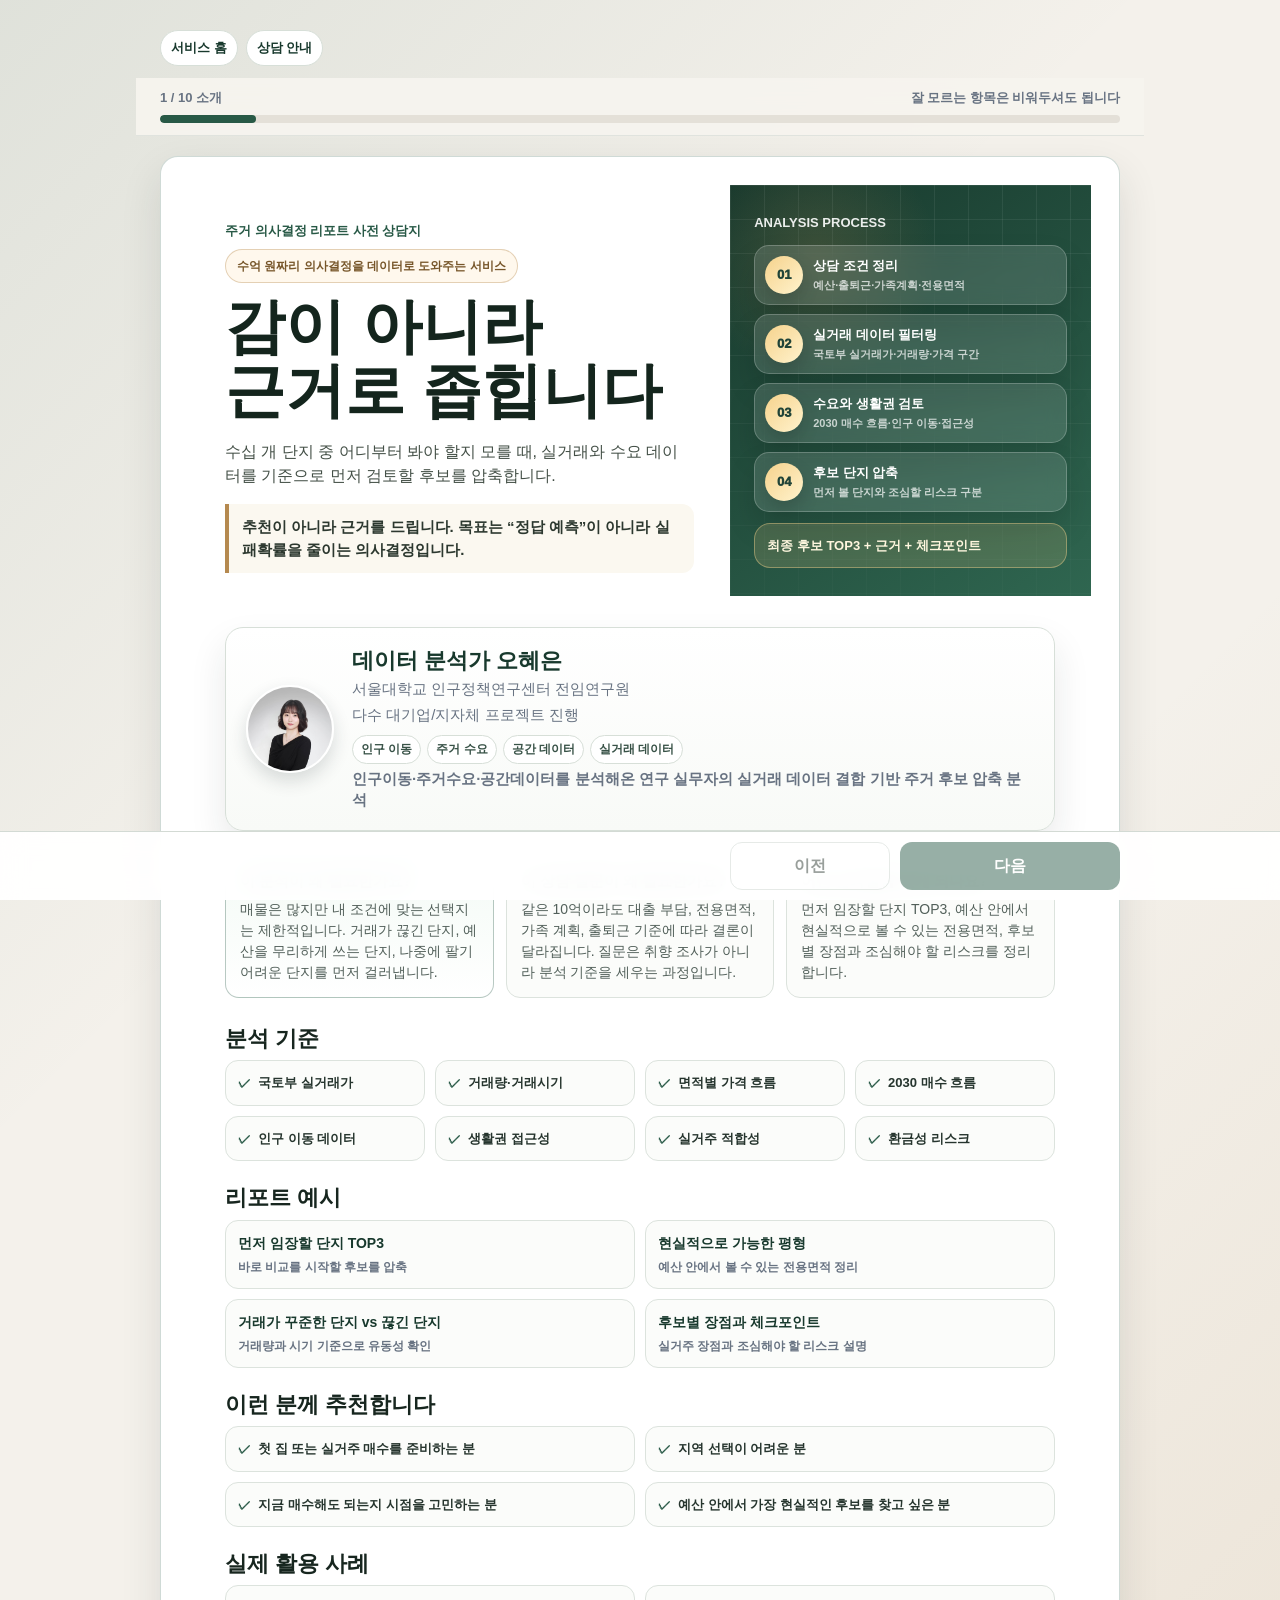
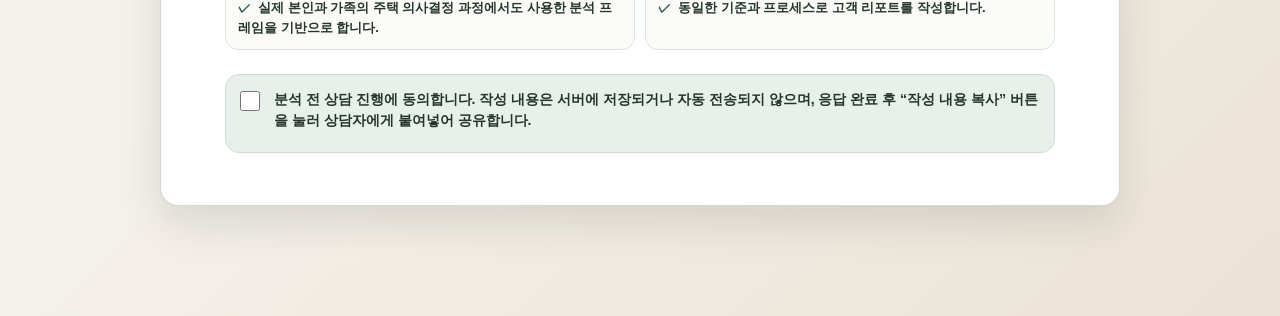
==== commit 17178ace: "Simplify consultation copy flow" ====
--- a/consultation.html
+++ b/consultation.html
@@ -1039,7 +1039,6 @@
       <nav class="service-return" aria-label="서비스 메뉴">
         <a href="index.html">서비스 홈</a>
         <a href="consultation.html">상담 안내</a>
-        <a href="complete.html">제출 후 절차</a>
       </nav>
 
       <div class="status" aria-live="polite">
@@ -1625,12 +1624,6 @@
           <div class="summary-box" id="summaryBox"></div>
           <div class="notice">
             본 리포트는 매수 결정을 대신하거나 수익을 보장하는 자료가 아닙니다. 실제 매물 상태, 대출 가능 여부, 세금, 관리비, 하자 여부는 최종 확인이 필요합니다.
-          </div>
-          <div class="notice" style="margin-top: 16px;">
-            작성 내용을 상담자에게 공유하신 뒤, 아래 완료 안내에서 다음 진행 절차를 확인하실 수 있습니다.
-            <div style="margin-top: 12px;">
-              <a class="btn primary" href="complete.html">상담 완료 안내 보기</a>
-            </div>
           </div>
         </section>
       </form>
@@ -1818,9 +1811,6 @@
         await navigator.clipboard.writeText(text);
         toast.classList.add("show");
         setTimeout(() => toast.classList.remove("show"), 1800);
-        setTimeout(() => {
-          window.location.href = "complete.html";
-        }, 900);
       } catch {
         alert("복사 기능을 사용할 수 없습니다. 화면 내용을 직접 복사해주세요.");
       }
